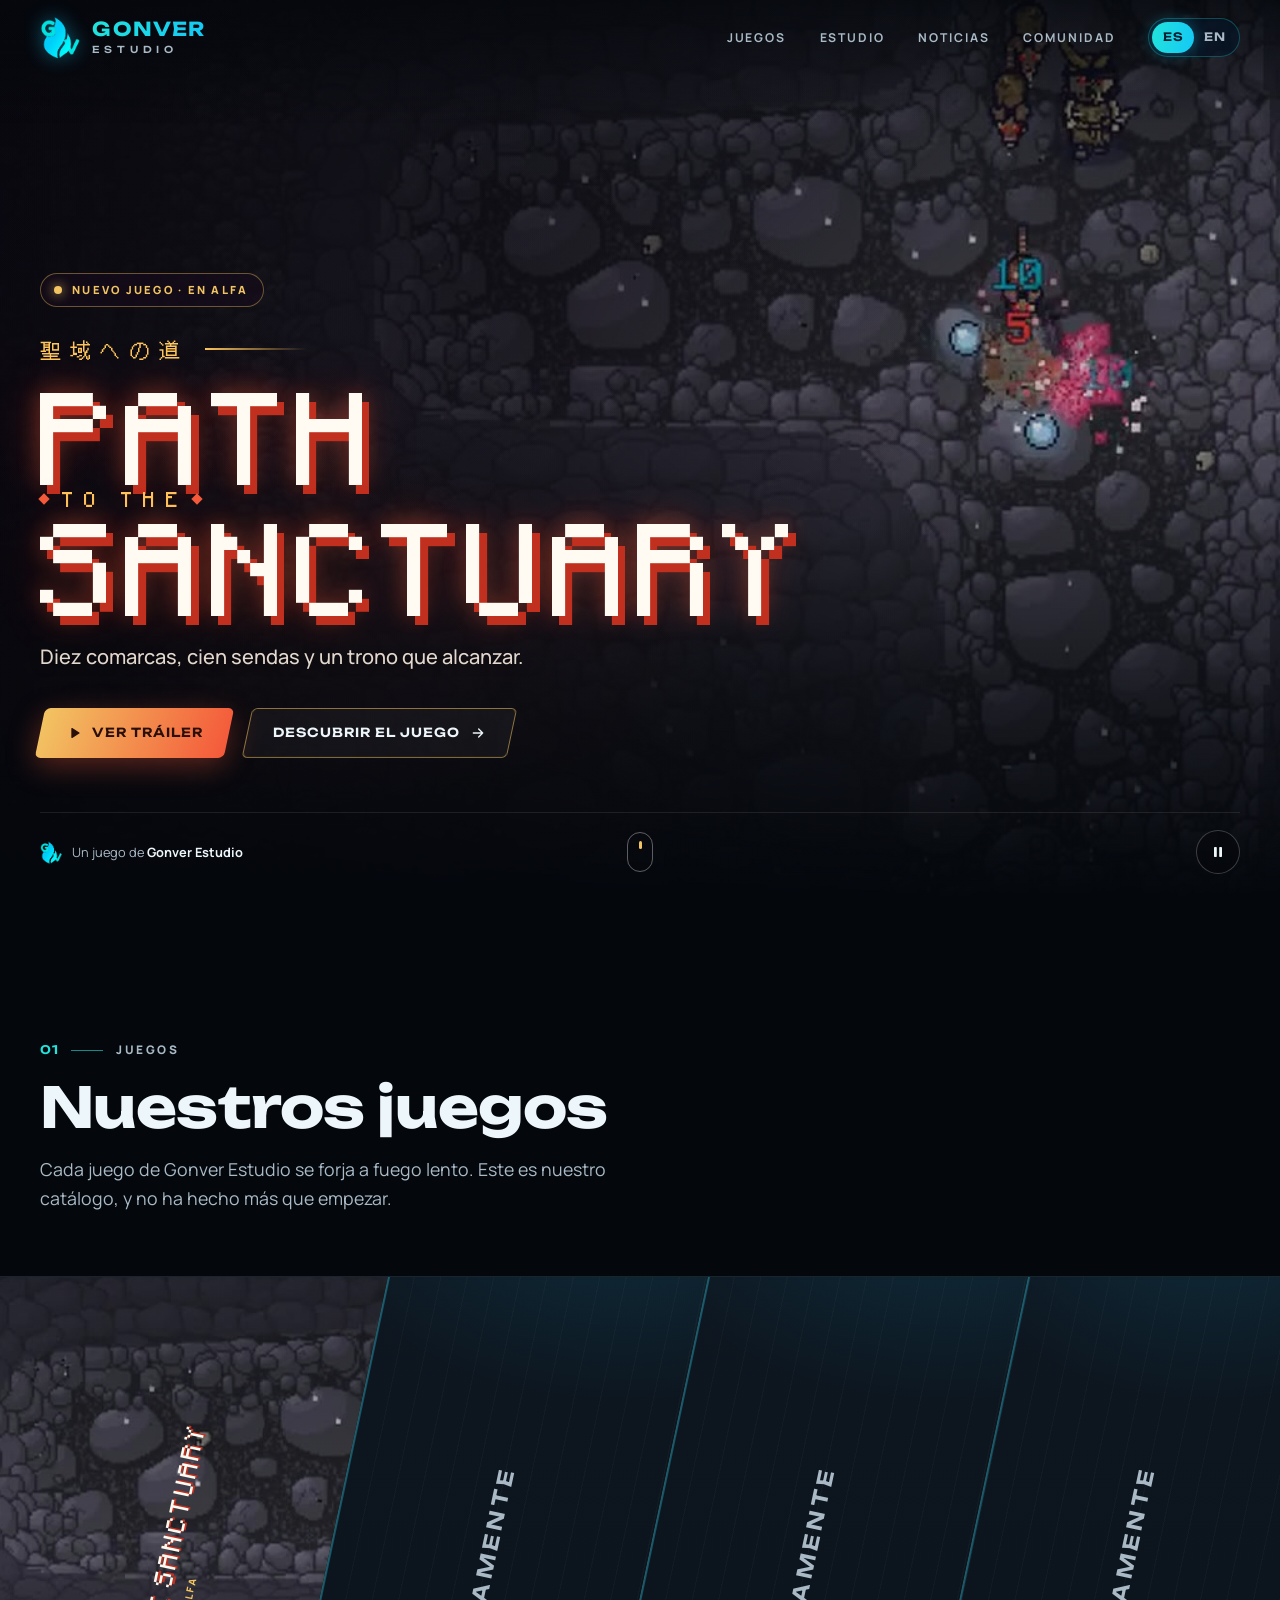
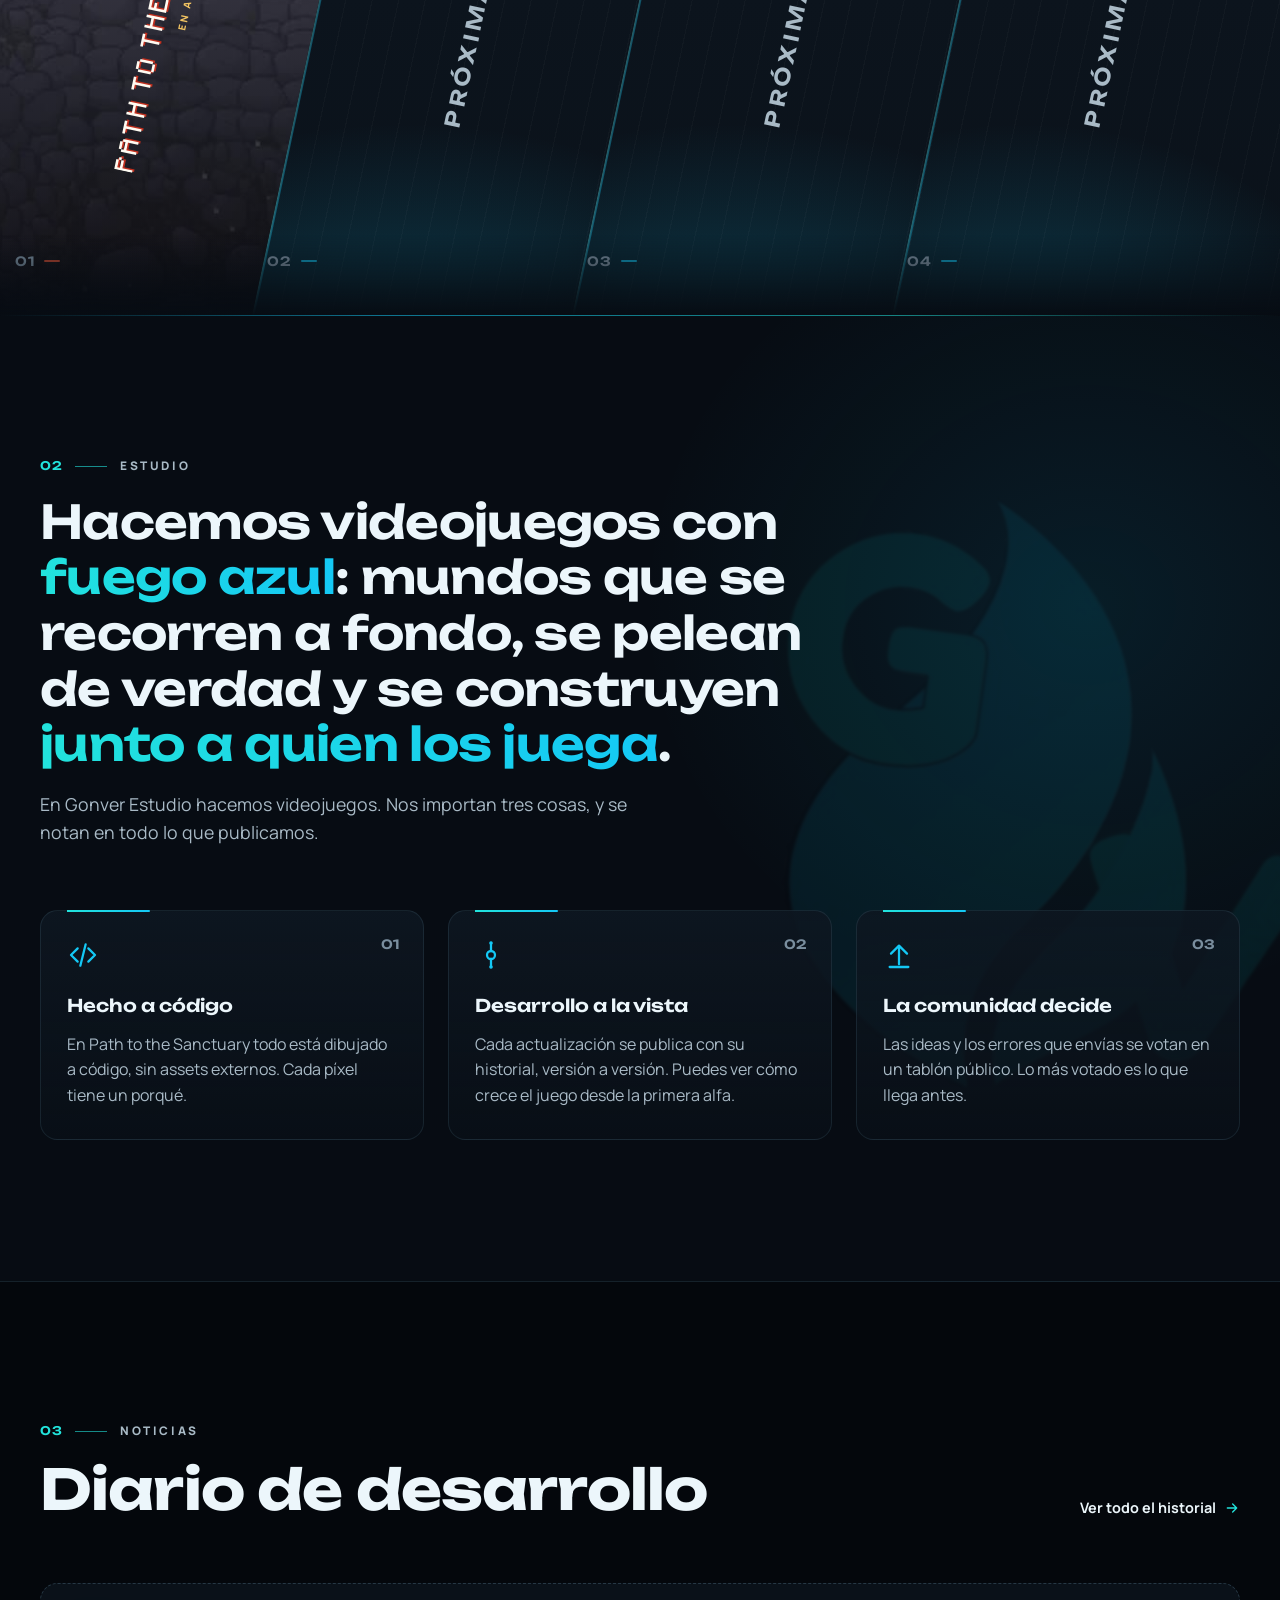
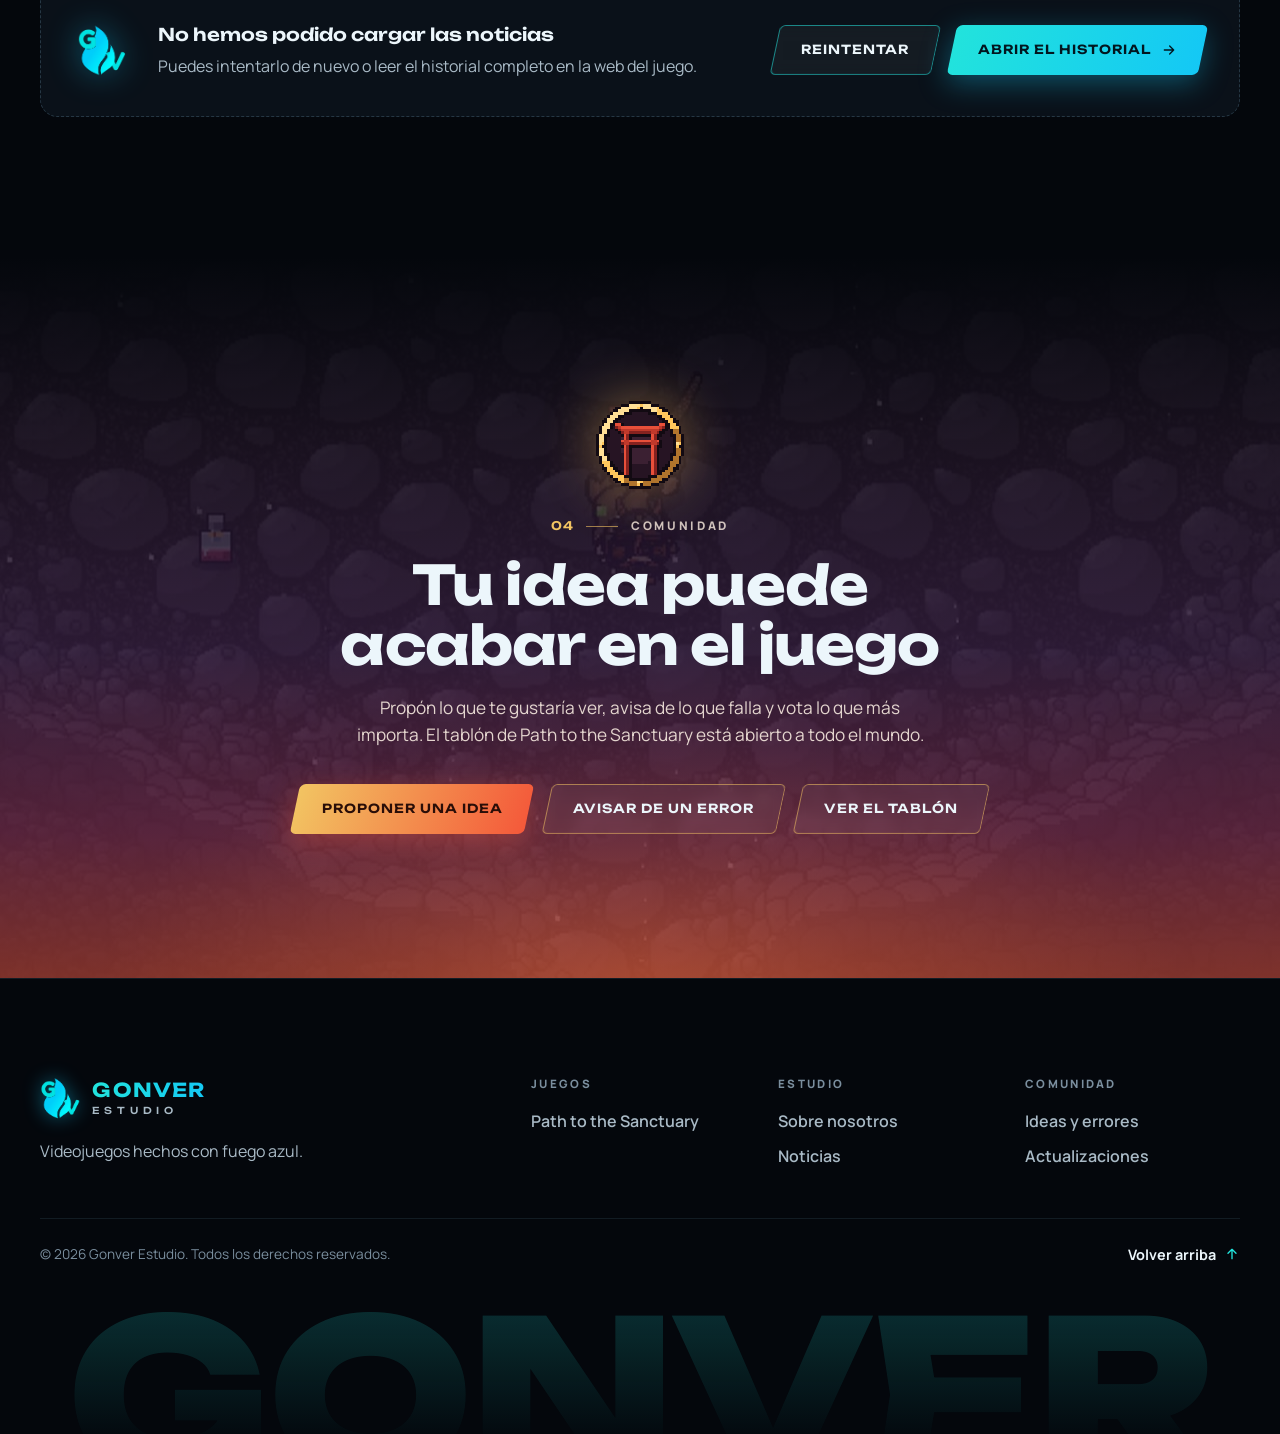
==== index.html @ cb6f625b "GE 0.0" ====
<!doctype html>
<html lang="es">
<head>
  <meta charset="utf-8">
  <meta name="viewport" content="width=device-width, initial-scale=1, viewport-fit=cover">
  <title>Gonver Estudio · Videojuegos</title>
  <meta name="description" content="Gonver Estudio crea videojuegos. Ahora en desarrollo: Path to the Sanctuary, diez comarcas, cien sendas y un trono que alcanzar.">
  <meta name="theme-color" content="#04070c">
  <link rel="canonical" href="https://gonver.studio/">

  <meta property="og:type" content="website">
  <meta property="og:site_name" content="Gonver Estudio">
  <meta property="og:title" content="Gonver Estudio">
  <meta property="og:description" content="Videojuegos hechos con fuego azul. Ahora en desarrollo: Path to the Sanctuary.">
  <meta property="og:url" content="https://gonver.studio/">
  <meta property="og:image" content="https://gonver.studio/games/path-to-the-sanctuary/assets/img/og.jpg">
  <meta name="twitter:card" content="summary_large_image">

  <link rel="icon" href="home/favicon.ico" sizes="any">
  <link rel="icon" type="image/png" href="home/assets/logo.png">
  <link rel="apple-touch-icon" href="home/assets/apple-touch-icon.png">

  <link rel="preconnect" href="https://fonts.googleapis.com">
  <link rel="preconnect" href="https://fonts.gstatic.com" crossorigin>
  <link rel="stylesheet" href="https://fonts.googleapis.com/css2?family=Manrope:wght@400;500;600;700;800&family=Unbounded:wght@500;600;700;800&display=swap">
  <!-- Solo los cinco kanji del juego, con la fuente de puntos que usa su web -->
  <link rel="stylesheet" href="https://fonts.googleapis.com/css2?family=DotGothic16&text=%E8%81%96%E5%9F%9F%E3%81%B8%E3%81%AE%E9%81%93&display=swap">
  <link rel="preload" href="games/path-to-the-sanctuary/assets/fuentes/senda_font.ttf" as="font" type="font/ttf" crossorigin>
  <link rel="stylesheet" href="home/css/styles.css">
  <script>
    document.documentElement.classList.add("js");
    // Si algún script falla, que no se quede nada escondido esperando su animación
    window.addEventListener("error", () => document.documentElement.classList.remove("js"), { once: true });
    // index.html -> /: el servidor (GitHub Pages) sirve las dos, en la barra se ve la limpia
    if (/^https?:$/.test(location.protocol) && /\.html$/.test(location.pathname)) history.replaceState(null, "", location.pathname.replace(/(index)?\.html$/, "") + location.search + location.hash);
  </script>
</head>
<body>
  <a class="skip" href="#juegos" data-i18n="skip">Saltar al contenido</a>

  <header class="site-header" data-header>
    <div class="wrap header-inner">
      <a class="brand" href="#inicio" data-i18n-label="home" aria-label="Gonver Estudio, inicio">
        <img class="brand-logo" src="home/assets/logo.png" alt="" width="437" height="501">
        <span class="brand-name"><strong>GONVER</strong><span>ESTUDIO</span></span>
      </a>

      <nav class="nav" id="menu" data-nav data-i18n-label="navLabel" aria-label="Principal">
        <ul class="nav-list">
          <li><a href="#juegos" data-i18n="navGames">Juegos</a></li>
          <li><a href="#estudio" data-i18n="navStudio">Estudio</a></li>
          <li><a href="#noticias" data-i18n="navNews">Noticias</a></li>
          <li><a href="#comunidad" data-i18n="navCommunity">Comunidad</a></li>
        </ul>
      </nav>

      <div class="header-tools">
        <div class="lang" role="group" data-i18n-label="langLabel" aria-label="Idioma">
          <div class="lang-options">
            <button class="lang-btn" type="button" data-lang="es" lang="es" aria-label="Español" aria-pressed="true">ES</button>
            <button class="lang-btn" type="button" data-lang="en" lang="en" aria-label="English" aria-pressed="false">EN</button>
          </div>
        </div>
        <button class="menu-toggle" type="button" data-menu-toggle aria-controls="menu" aria-expanded="false" data-i18n-label="menuOpen" aria-label="Abrir el menú">
          <span></span><span></span>
        </button>
      </div>
    </div>
  </header>

  <main>
    <h1 class="sr-only">Gonver Estudio</h1>

    <!-- Juego destacado -->
    <section class="hero senda" id="inicio" aria-labelledby="hero-title">
      <div class="hero-media" aria-hidden="true">
        <img class="hero-poster" src="games/path-to-the-sanctuary/assets/img/poster.jpg" alt="" width="1280" height="720" fetchpriority="high">
        <video class="hero-video" muted loop playsinline preload="none" data-src="games/path-to-the-sanctuary/assets/video/trailer.mp4"></video>
        <div class="hero-shade"></div>
      </div>

      <div class="wrap hero-content">
        <p class="eyebrow"><span class="eyebrow-dot" aria-hidden="true"></span><span data-i18n="heroEyebrow">Nuevo juego · En alfa</span></p>
        <p class="senda-kanji" lang="ja">聖域への道</p>
        <h2 class="senda-title" id="hero-title">
          <span class="senda-line">PATH</span>
          <span class="senda-link"><span>TO THE</span></span>
          <span class="senda-line">SANCTUARY</span>
        </h2>
        <p class="hero-tagline" data-i18n="sendaTagline">Diez comarcas, cien sendas y un trono que alcanzar.</p>
        <div class="hero-actions">
          <button class="btn btn-primary" type="button" data-trailer="games/path-to-the-sanctuary/assets/video/trailer.mp4">
            <svg viewBox="0 0 24 24" aria-hidden="true"><path fill="currentColor" d="M8 5.5v13a1 1 0 0 0 1.5.86l10.4-6.5a1 1 0 0 0 0-1.72L9.5 4.64A1 1 0 0 0 8 5.5z"/></svg>
            <span data-i18n="watchTrailer">Ver tráiler</span>
          </button>
          <a class="btn btn-ghost" href="games/path-to-the-sanctuary/">
            <span data-i18n="discoverGame">Descubrir el juego</span>
            <svg viewBox="0 0 24 24" aria-hidden="true" fill="none" stroke="currentColor" stroke-width="2" stroke-linecap="round" stroke-linejoin="round"><path d="M5 12h14M13 6l6 6-6 6"/></svg>
          </a>
        </div>
      </div>

      <div class="wrap hero-foot">
        <p class="hero-credit">
          <img src="home/assets/logo.png" alt="" width="437" height="501">
          <span><span data-i18n="aGameBy">Un juego de</span> <strong>Gonver Estudio</strong></span>
        </p>
        <a class="scroll-cue" href="#juegos" data-i18n-label="scrollCue" aria-label="Ir a los juegos"><span></span></a>
        <button class="round-btn" type="button" data-video-toggle data-i18n-label="videoPause" aria-label="Pausar el vídeo de fondo"></button>
      </div>
    </section>

    <!-- Juegos -->
    <section class="section" id="juegos" aria-labelledby="games-title">
      <div class="wrap">
        <header class="section-head" data-reveal>
          <p class="kicker"><span class="kicker-num">01</span><span data-i18n="navGames">Juegos</span></p>
          <h2 id="games-title" data-i18n="gamesTitle">Nuestros juegos</h2>
          <p class="section-lead" data-i18n="gamesLead">Cada juego de Gonver Estudio se forja a fuego lento. Este es nuestro catálogo, y no ha hecho más que empezar.</p>
        </header>
      </div>
      <div class="games" data-reveal>
        <div class="track" data-track></div>
      </div>
    </section>

    <!-- Estudio -->
    <section class="section studio" id="estudio" aria-labelledby="studio-title">
      <img class="studio-flame" src="home/assets/logo.png" alt="" width="437" height="501" aria-hidden="true">
      <div class="wrap">
        <header class="section-head" data-reveal>
          <p class="kicker"><span class="kicker-num">02</span><span data-i18n="navStudio">Estudio</span></p>
          <h2 class="manifesto" id="studio-title" data-i18n-html="manifesto">Hacemos videojuegos con <em>fuego azul</em>: mundos que se recorren a fondo, se pelean de verdad y se construyen <em>junto a quien los juega</em>.</h2>
          <p class="section-lead" data-i18n="studioLead">En Gonver Estudio hacemos videojuegos. Nos importan tres cosas, y se notan en todo lo que publicamos.</p>
        </header>

        <ul class="pillars">
          <li class="pillar" data-reveal>
            <span class="pillar-num">01</span>
            <svg class="pillar-icon" viewBox="0 0 24 24" aria-hidden="true" fill="none" stroke="currentColor" stroke-width="1.7" stroke-linecap="round" stroke-linejoin="round"><path d="M8 7l-5 5 5 5M16 7l5 5-5 5M14 4l-4 16"/></svg>
            <h3 data-i18n="p1Title">Hecho a código</h3>
            <p data-i18n="p1Text">En Path to the Sanctuary todo está dibujado a código, sin assets externos. Cada píxel tiene un porqué.</p>
          </li>
          <li class="pillar" data-reveal style="--d: 1">
            <span class="pillar-num">02</span>
            <svg class="pillar-icon" viewBox="0 0 24 24" aria-hidden="true" fill="none" stroke="currentColor" stroke-width="1.7" stroke-linecap="round" stroke-linejoin="round"><circle cx="12" cy="12" r="3"/><path d="M12 3v6M12 15v6"/><circle cx="12" cy="3" r=".5"/><circle cx="12" cy="21" r=".5"/></svg>
            <h3 data-i18n="p2Title">Desarrollo a la vista</h3>
            <p data-i18n="p2Text">Cada actualización se publica con su historial, versión a versión. Puedes ver cómo crece el juego desde la primera alfa.</p>
          </li>
          <li class="pillar" data-reveal style="--d: 2">
            <span class="pillar-num">03</span>
            <svg class="pillar-icon" viewBox="0 0 24 24" aria-hidden="true" fill="none" stroke="currentColor" stroke-width="1.7" stroke-linecap="round" stroke-linejoin="round"><path d="M12 19V5M6 11l6-6 6 6"/><path d="M5 21h14"/></svg>
            <h3 data-i18n="p3Title">La comunidad decide</h3>
            <p data-i18n="p3Text">Las ideas y los errores que envías se votan en un tablón público. Lo más votado es lo que llega antes.</p>
          </li>
        </ul>
      </div>
    </section>

    <!-- Noticias -->
    <section class="section" id="noticias" aria-labelledby="news-title">
      <div class="wrap">
        <header class="section-head section-head--row" data-reveal>
          <div>
            <p class="kicker"><span class="kicker-num">03</span><span data-i18n="navNews">Noticias</span></p>
            <h2 id="news-title" data-i18n="newsTitle">Diario de desarrollo</h2>
          </div>
          <a class="link-arrow" href="games/path-to-the-sanctuary/actualizaciones">
            <span data-i18n="newsAll">Ver todo el historial</span>
            <svg viewBox="0 0 24 24" aria-hidden="true" fill="none" stroke="currentColor" stroke-width="2" stroke-linecap="round" stroke-linejoin="round"><path d="M5 12h14M13 6l6 6-6 6"/></svg>
          </a>
        </header>
        <div class="news" data-news aria-live="polite"></div>
      </div>
    </section>

    <!-- Comunidad -->
    <section class="community senda" id="comunidad" aria-labelledby="community-title">
      <div class="community-bg" aria-hidden="true">
        <img src="games/path-to-the-sanctuary/assets/img/still.jpg" alt="" width="1280" height="720" loading="lazy">
      </div>
      <div class="wrap community-inner" data-reveal>
        <img class="community-icon" src="games/path-to-the-sanctuary/assets/img/icono.png" alt="" width="256" height="256" loading="lazy">
        <p class="kicker kicker--center"><span class="kicker-num">04</span><span data-i18n="navCommunity">Comunidad</span></p>
        <h2 id="community-title" data-i18n="communityTitle">Tu idea puede acabar en el juego</h2>
        <p class="community-text" data-i18n="communityText">Propón lo que te gustaría ver, avisa de lo que falla y vota lo que más importa. El tablón de Path to the Sanctuary está abierto a todo el mundo.</p>
        <div class="community-actions">
          <a class="btn btn-primary" href="games/path-to-the-sanctuary/enviar?tipo=idea"><span data-i18n="proposeIdea">Proponer una idea</span></a>
          <a class="btn btn-ghost" href="games/path-to-the-sanctuary/enviar?tipo=error"><span data-i18n="reportBug">Avisar de un error</span></a>
          <a class="btn btn-ghost" href="games/path-to-the-sanctuary/tablon"><span data-i18n="viewBoard">Ver el tablón</span></a>
        </div>
      </div>
    </section>
  </main>

  <footer class="site-footer">
    <div class="wrap">
      <div class="footer-top">
        <div class="footer-brand">
          <a class="brand" href="#inicio" data-i18n-label="home" aria-label="Gonver Estudio, inicio">
            <img class="brand-logo" src="home/assets/logo.png" alt="" width="437" height="501">
            <span class="brand-name"><strong>GONVER</strong><span>ESTUDIO</span></span>
          </a>
          <p class="footer-claim" data-i18n="footerClaim">Videojuegos hechos con fuego azul.</p>
        </div>

        <nav class="footer-cols" data-i18n-label="footerNav" aria-label="Mapa del sitio">
          <div>
            <h3 data-i18n="navGames">Juegos</h3>
            <ul>
              <li><a href="games/path-to-the-sanctuary/">Path to the Sanctuary</a></li>
            </ul>
          </div>
          <div>
            <h3 data-i18n="navStudio">Estudio</h3>
            <ul>
              <li><a href="#estudio" data-i18n="about">Sobre nosotros</a></li>
              <li><a href="#noticias" data-i18n="navNews">Noticias</a></li>
              <li data-contact hidden><a href="" data-i18n="contact">Contacto</a></li>
            </ul>
          </div>
          <div>
            <h3 data-i18n="navCommunity">Comunidad</h3>
            <ul>
              <li><a href="games/path-to-the-sanctuary/tablon" data-i18n="board">Ideas y errores</a></li>
              <li><a href="games/path-to-the-sanctuary/actualizaciones" data-i18n="updates">Actualizaciones</a></li>
            </ul>
          </div>
          <div data-socials-col hidden>
            <h3 data-i18n="follow">Síguenos</h3>
            <ul data-socials></ul>
          </div>
        </nav>
      </div>

      <div class="footer-bottom">
        <p>© <span data-year>2026</span> Gonver Estudio. <span data-i18n="rights">Todos los derechos reservados.</span></p>
        <a class="link-arrow link-arrow--up" href="#inicio">
          <span data-i18n="toTop">Volver arriba</span>
          <svg viewBox="0 0 24 24" aria-hidden="true" fill="none" stroke="currentColor" stroke-width="2" stroke-linecap="round" stroke-linejoin="round"><path d="M12 19V5M6 11l6-6 6 6"/></svg>
        </a>
      </div>
    </div>
    <p class="footer-wordmark" aria-hidden="true">GONVER</p>
  </footer>

  <p class="toast" data-toast role="status"></p>

  <dialog class="trailer" data-trailer-dialog aria-labelledby="trailer-title">
    <div class="trailer-box">
      <h2 class="sr-only" id="trailer-title" data-i18n="trailerTitle">Tráiler de Path to the Sanctuary</h2>
      <button class="round-btn trailer-close" type="button" data-close-trailer data-i18n-label="close" aria-label="Cerrar">
        <svg viewBox="0 0 24 24" aria-hidden="true" fill="none" stroke="currentColor" stroke-width="2.2" stroke-linecap="round"><path d="M6 6l12 12M18 6L6 18"/></svg>
      </button>
      <video controls playsinline preload="none"></video>
    </div>
  </dialog>

  <!-- Enlace de Steam y Supabase del juego: un solo sitio para las claves -->
  <script src="games/path-to-the-sanctuary/js/config.js"></script>
  <script src="home/js/data.js"></script>
  <script src="home/js/main.js"></script>
</body>
</html>
---- home/css/styles.css ----
/* =========================================================
   Gonver Estudio · web del estudio
   ========================================================= */

/* La fuente de puntos de Path to the Sanctuary, para el título del juego */
@font-face {
  font-family: "Senda";
  src: url("../../games/path-to-the-sanctuary/assets/fuentes/senda_font.ttf") format("truetype");
  font-weight: 100 900;
  font-style: normal;
  font-display: swap;
}

:root {
  --bg: #04070c;
  --bg-2: #070c13;
  --surface: #0a1119;
  --surface-2: #0e1721;
  --line: rgba(150, 210, 240, .1);
  --line-strong: rgba(150, 210, 240, .2);
  --ink: #ecf6fb;
  --ink-soft: #a9bac6;
  --ink-mute: #7a8e9e;

  /* Colores del logo */
  --cyan: #14c8f5;
  --aqua: #22e3dc;
  --brand-grad: linear-gradient(100deg, var(--aqua), var(--cyan));

  /* Paleta de Path to the Sanctuary */
  --senda-gold: #f2c462;
  --senda-gold-soft: #ffc65c;
  --senda-sun: #f4593a;
  --senda-red: #c1301f;
  --senda-cream: #fffbf2;
  --senda-night: #160d1c;

  /* Color de acento: cian del estudio salvo dentro de un juego */
  --accent: var(--cyan);
  --accent-2: var(--aqua);
  --on-accent: #02161f;

  --font-display: "Unbounded", "Segoe UI", system-ui, sans-serif;
  --font-body: "Manrope", "Segoe UI", system-ui, sans-serif;
  --font-pixel: "Senda", "DotGothic16", ui-monospace, monospace;
  --font-kanji: "DotGothic16", "Senda", sans-serif;

  --header-h: 76px;
  --gutter: clamp(16px, 4vw, 40px);
  --radius: 1.1rem;
  --ease: cubic-bezier(.77, 0, .18, 1);
  --ease-out: cubic-bezier(.16, 1, .3, 1);
}

.senda {
  --accent: var(--senda-sun);
  --accent-2: var(--senda-gold);
  --on-accent: #2a0e08;
}

/* ---------- Base ---------- */

*, *::before, *::after { box-sizing: border-box; }

html {
  color-scheme: dark;
  scroll-behavior: smooth;
  scroll-padding-top: var(--header-h);
  -webkit-text-size-adjust: 100%;
  background: var(--bg);
}

body {
  margin: 0;
  background: var(--bg);
  color: var(--ink);
  font-family: var(--font-body);
  font-size: 1rem;
  line-height: 1.6;
  -webkit-font-smoothing: antialiased;
  -webkit-tap-highlight-color: transparent;
  overflow-x: hidden;
  overflow-x: clip;
}

body.menu-open,
body.dialog-open { overflow: hidden; }

img, video { display: block; max-width: 100%; }
a { color: inherit; }
button { font: inherit; color: inherit; }
h1, h2, h3, p, ul, dl, dd { margin: 0; }
ul { padding: 0; list-style: none; }
[hidden] { display: none !important; }

:focus-visible { outline: 2px solid var(--aqua); outline-offset: 3px; }
::selection { background: rgba(20, 200, 245, .35); color: #fff; }

.sr-only {
  position: absolute;
  width: 1px;
  height: 1px;
  overflow: hidden;
  clip-path: inset(50%);
  white-space: nowrap;
}

.skip {
  position: fixed;
  top: -5rem;
  left: 1rem;
  z-index: 100;
  padding: .75rem 1.1rem;
  border-radius: .5rem;
  background: var(--brand-grad);
  color: var(--on-accent);
  font-weight: 800;
  text-decoration: none;
  transition: top .2s;
}

.skip:focus { top: 1rem; }

.wrap {
  width: min(1240px, 100% - 2 * var(--gutter));
  margin-inline: auto;
}

/* ---------- Botones ---------- */

/* Fondo inclinado, como las franjas de la web anterior */
.btn {
  position: relative;
  isolation: isolate;
  display: inline-flex;
  align-items: center;
  justify-content: center;
  gap: .6rem;
  min-height: 3.1rem;
  padding: .85rem 1.65rem;
  border: 0;
  background: none;
  font-family: var(--font-display);
  font-size: .78rem;
  font-weight: 600;
  letter-spacing: .08em;
  line-height: 1.1;
  text-transform: uppercase;
  text-decoration: none;
  color: var(--ink);
  cursor: pointer;
  white-space: nowrap;
}

.btn::before {
  content: "";
  position: absolute;
  inset: 0;
  z-index: -1;
  border-radius: .35rem;
  transform: skewX(-12deg);
  transition: transform .35s var(--ease-out), box-shadow .35s, background .35s;
}

.btn svg { width: 1rem; height: 1rem; flex: none; transition: transform .35s var(--ease-out); }
.btn:hover svg:last-child:not(:first-child) { transform: translateX(3px); }

.btn-primary { color: var(--on-accent); }

.btn-primary::before {
  background: linear-gradient(100deg, var(--accent-2), var(--accent));
  box-shadow: 0 .5rem 1.75rem color-mix(in srgb, var(--accent) 35%, transparent);
}

.btn-primary:hover::before {
  transform: skewX(-12deg) scale(1.05);
  box-shadow: 0 .75rem 2.5rem color-mix(in srgb, var(--accent) 55%, transparent);
}

.btn-ghost::before {
  border: 1px solid color-mix(in srgb, var(--accent-2) 55%, transparent);
  background: rgba(255, 255, 255, .04);
  backdrop-filter: blur(6px);
}

.btn-ghost:hover::before { background: color-mix(in srgb, var(--accent) 18%, transparent); }

.round-btn {
  display: grid;
  place-items: center;
  flex: none;
  width: 2.75rem;
  height: 2.75rem;
  padding: 0;
  border: 1px solid rgba(255, 255, 255, .22);
  border-radius: 50%;
  background: rgba(4, 7, 12, .5);
  backdrop-filter: blur(6px);
  cursor: pointer;
  transition: border-color .3s, background .3s, transform .3s var(--ease-out);
}

.round-btn svg { width: 1rem; height: 1rem; }

.round-btn:hover {
  border-color: var(--accent-2);
  background: color-mix(in srgb, var(--accent) 22%, rgba(4, 7, 12, .6));
  transform: scale(1.06);
}

.link-arrow {
  display: inline-flex;
  align-items: center;
  gap: .5rem;
  font-weight: 700;
  font-size: .9rem;
  color: var(--ink);
  text-decoration: none;
}

.link-arrow svg {
  width: 1rem;
  height: 1rem;
  color: var(--accent-2);
  transition: transform .35s var(--ease-out);
}

.link-arrow span {
  background: linear-gradient(currentColor, currentColor) 0 100% / 0 1px no-repeat;
  transition: background-size .35s var(--ease-out);
}

.link-arrow:hover span { background-size: 100% 1px; }
.link-arrow:hover svg { transform: translateX(4px); }
.link-arrow--up:hover svg { transform: translateY(-4px); }

/* ---------- Cabecera ---------- */

.site-header {
  position: fixed;
  inset: 0 0 auto;
  z-index: 50;
  height: var(--header-h);
  border-bottom: 1px solid transparent;
  transition: border-color .4s;
}

/* Sombra suave para leer el menú sobre el vídeo */
.site-header::before {
  content: "";
  position: absolute;
  inset: 0 0 -3rem;
  z-index: -1;
  background: linear-gradient(to bottom, rgba(4, 7, 12, .75), transparent);
  pointer-events: none;
  transition: opacity .4s;
}

/* Fondo y desenfoque en una capa aparte: si los llevara la propia cabecera,
   el panel fijo del menú móvil quedaría encerrado dentro de ella */
.site-header::after {
  content: "";
  position: absolute;
  inset: 0;
  z-index: -1;
  background: rgba(4, 7, 12, .82);
  backdrop-filter: blur(14px) saturate(1.2);
  opacity: 0;
  transition: opacity .4s;
}

.site-header.is-scrolled { border-bottom-color: var(--line); }
.site-header.is-scrolled::after { opacity: 1; }
.site-header.is-scrolled::before { opacity: 0; }

.menu-open .site-header { border-bottom-color: transparent; }
.menu-open .site-header::after { opacity: 0; }

.header-inner {
  display: flex;
  align-items: center;
  gap: 2rem;
  height: 100%;
}

.brand {
  display: flex;
  align-items: center;
  gap: .75rem;
  flex: none;
  border-radius: .75rem;
  color: inherit;
  text-decoration: none;
}

.brand-logo {
  width: auto;
  height: 2.9rem;
  filter: drop-shadow(0 0 .6rem rgba(20, 200, 245, .45));
  transition: transform .5s var(--ease-out), filter .5s;
}

.brand:hover .brand-logo {
  transform: rotate(-6deg) scale(1.06);
  filter: drop-shadow(0 0 1rem rgba(34, 227, 220, .75));
}

.brand-name {
  display: flex;
  flex-direction: column;
  font-family: var(--font-display);
  line-height: 1;
}

.brand-name strong {
  font-size: 1.2rem;
  font-weight: 700;
  letter-spacing: .06em;
  background: var(--brand-grad);
  -webkit-background-clip: text;
  background-clip: text;
  color: transparent;
}

.brand-name span {
  margin-top: .35rem;
  font-size: .6rem;
  font-weight: 500;
  letter-spacing: .5em;
  color: var(--ink-soft);
}

.nav { margin-left: auto; }

.nav-list {
  display: flex;
  gap: clamp(1.25rem, 2.6vw, 2.4rem);
}

.nav-list a {
  position: relative;
  display: block;
  padding: .5rem 0;
  font-size: .76rem;
  font-weight: 700;
  letter-spacing: .16em;
  text-transform: uppercase;
  text-decoration: none;
  color: var(--ink-soft);
  transition: color .25s;
}

.nav-list a::after {
  content: "";
  position: absolute;
  right: 0;
  bottom: .1rem;
  left: 0;
  height: 2px;
  border-radius: 2px;
  background: var(--brand-grad);
  transform: scaleX(0);
  transform-origin: left;
  transition: transform .35s var(--ease-out);
}

.nav-list a:hover,
.nav-list a.is-current { color: var(--ink); }

.nav-list a:hover::after,
.nav-list a.is-current::after { transform: scaleX(1); }

.header-tools {
  display: flex;
  align-items: center;
  gap: .75rem;
}

.lang-options {
  --idx: 0;
  position: relative;
  display: grid;
  grid-auto-flow: column;
  grid-auto-columns: 2.6rem;
  padding: .22rem;
  border: 1px solid rgba(34, 227, 220, .28);
  border-radius: 999px;
  background: rgba(7, 20, 38, .7);
}

.lang-options::before {
  content: "";
  position: absolute;
  top: .22rem;
  bottom: .22rem;
  left: .22rem;
  width: 2.6rem;
  border-radius: 999px;
  background: var(--brand-grad);
  box-shadow: 0 0 1rem rgba(20, 200, 245, .4);
  transform: translateX(calc(var(--idx) * 100%));
  transition: transform .45s var(--ease-out);
}

.lang-btn {
  position: relative;
  z-index: 1;
  height: 1.9rem;
  border: 0;
  border-radius: 999px;
  background: none;
  font-family: var(--font-display);
  font-size: .72rem;
  font-weight: 600;
  letter-spacing: .08em;
  color: var(--ink-soft);
  cursor: pointer;
  transition: color .3s;
}

.lang-btn[aria-pressed="true"] { color: #032030; }
.lang-btn:hover:not([aria-pressed="true"]) { color: var(--ink); }

.menu-toggle {
  display: none;
  position: relative;
  width: 2.75rem;
  height: 2.75rem;
  padding: 0;
  border: 1px solid var(--line-strong);
  border-radius: 50%;
  background: rgba(4, 7, 12, .5);
  cursor: pointer;
}

.menu-toggle span {
  position: absolute;
  left: 50%;
  top: 50%;
  width: 1.1rem;
  height: 2px;
  border-radius: 2px;
  background: var(--ink);
  transition: transform .4s var(--ease-out);
}

.menu-toggle span:first-child { transform: translate(-50%, calc(-50% - 4px)); }
.menu-toggle span:last-child { transform: translate(-50%, calc(-50% + 4px)); }
.menu-toggle[aria-expanded="true"] span:first-child { transform: translate(-50%, -50%) rotate(45deg); }
.menu-toggle[aria-expanded="true"] span:last-child { transform: translate(-50%, -50%) rotate(-45deg); }

/* ---------- Juego destacado ---------- */

.hero {
  position: relative;
  isolation: isolate;
  display: flex;
  flex-direction: column;
  justify-content: flex-end;
  min-height: 100vh;
  min-height: 100svh;
  padding-top: calc(var(--header-h) + 2rem);
  overflow: hidden;
}

.hero-media {
  position: absolute;
  inset: 0;
  z-index: -1;
  overflow: hidden;
  background: var(--senda-night);
}

.hero-poster,
.hero-video {
  position: absolute;
  inset: 0;
  width: 100%;
  height: 100%;
  object-fit: cover;
}

.hero-poster { animation: slow-zoom 22s ease-out both; }

@keyframes slow-zoom {
  from { transform: scale(1.12); }
}

/* Ampliado para dejar fuera del cuadro el HUD de la partida */
.hero-video {
  opacity: 0;
  transform: scale(1.32);
  transform-origin: 50% 62%;
  transition: opacity 1.2s;
}

.hero-video.is-ready { opacity: 1; }

.hero-shade {
  position: absolute;
  inset: 0;
  background:
    linear-gradient(to top, var(--bg) 0%, rgba(4, 7, 12, .7) 22%, rgba(4, 7, 12, .15) 55%, rgba(4, 7, 12, .55) 100%),
    linear-gradient(90deg, rgba(10, 6, 14, .9) 0%, rgba(10, 6, 14, .55) 42%, rgba(10, 6, 14, 0) 75%),
    radial-gradient(55% 45% at 18% 78%, rgba(244, 89, 58, .28), transparent 70%);
}

.hero-content {
  padding-bottom: clamp(2rem, 6vh, 4rem);
  animation: rise 1.1s var(--ease-out) .15s both;
}

@keyframes rise {
  from { opacity: 0; transform: translateY(24px); }
}

.eyebrow {
  display: inline-flex;
  align-items: center;
  gap: .65rem;
  margin-bottom: 1.6rem;
  padding: .45rem .95rem .45rem .8rem;
  border: 1px solid rgba(242, 196, 98, .4);
  border-radius: 999px;
  background: rgba(22, 13, 28, .6);
  backdrop-filter: blur(8px);
  font-size: .7rem;
  font-weight: 800;
  letter-spacing: .2em;
  text-transform: uppercase;
  color: var(--senda-gold);
}

.eyebrow-dot,
.status-dot {
  width: .5rem;
  height: .5rem;
  flex: none;
  border-radius: 50%;
  background: currentColor;
  box-shadow: 0 0 .7rem currentColor;
  animation: pulse 1.8s ease-in-out infinite;
}

@keyframes pulse {
  50% { opacity: .35; transform: scale(.7); }
}

.senda-kanji {
  display: flex;
  align-items: center;
  gap: 1rem;
  margin-bottom: 1rem;
  font-family: var(--font-kanji);
  font-size: clamp(1rem, 1.7vw, 1.3rem);
  letter-spacing: .42em;
  color: var(--senda-gold-soft);
}

.senda-kanji::after {
  content: "";
  width: clamp(40px, 8vw, 110px);
  height: 2px;
  background: linear-gradient(to right, var(--senda-gold-soft), transparent);
}

/* Mismo rótulo que la portada del juego: letra de puntos con sombra bermellón */
.senda-title {
  font-family: var(--font-pixel);
  font-size: clamp(2.5rem, 8.2vw, 7rem);
  font-weight: 400;
  line-height: .98;
  letter-spacing: .06em;
  color: var(--senda-cream);
  text-shadow:
    .07em .085em 0 var(--senda-red),
    0 0 .2em rgba(244, 89, 58, .38),
    0 0 .38em rgba(244, 89, 58, .24),
    0 0 .6em rgba(244, 89, 58, .16);
}

.senda-line { display: block; }

.senda-link {
  display: flex;
  align-items: center;
  gap: 14px;
  margin: .4em 0 .3em;
  font-size: clamp(.8rem, 1.3vw, 1.05rem);
  letter-spacing: .62em;
  color: var(--senda-gold-soft);
  text-shadow: none;
}

.senda-link > span { margin-right: -.62em; }

.senda-link::before,
.senda-link::after {
  content: "";
  flex: none;
  width: 8px;
  height: 8px;
  background: var(--senda-sun);
  transform: rotate(45deg);
}

.hero-tagline {
  max-width: 32em;
  margin-top: 1.6rem;
  font-size: clamp(1rem, .9rem + .45vw, 1.25rem);
  font-weight: 500;
  color: rgba(251, 238, 226, .9);
  text-shadow: 0 2px 10px rgba(0, 0, 0, .6);
}

.hero-actions {
  display: flex;
  flex-wrap: wrap;
  gap: .9rem 1.1rem;
  margin-top: 2.2rem;
}

.hero-foot {
  display: grid;
  grid-template-columns: 1fr auto 1fr;
  align-items: center;
  gap: 1rem;
  padding-block: 1.1rem 1.6rem;
  border-top: 1px solid rgba(255, 255, 255, .09);
}

.hero-credit {
  display: flex;
  align-items: center;
  gap: .6rem;
  font-size: .8rem;
  color: var(--ink-soft);
}

.hero-credit img { width: auto; height: 1.6rem; }
.hero-credit strong { color: var(--ink); }

.scroll-cue {
  display: grid;
  place-items: start center;
  width: 1.6rem;
  height: 2.5rem;
  padding-top: .45rem;
  border: 1.5px solid rgba(255, 255, 255, .35);
  border-radius: 1rem;
}

.scroll-cue span {
  width: 3px;
  height: .5rem;
  border-radius: 2px;
  background: var(--senda-gold);
  animation: wheel 1.8s ease-in-out infinite;
}

@keyframes wheel {
  0% { opacity: 0; transform: translateY(-2px); }
  30% { opacity: 1; }
  100% { opacity: 0; transform: translateY(.8rem); }
}

.hero-foot .round-btn { justify-self: end; }

/* ---------- Secciones ---------- */

.section {
  position: relative;
  padding-block: clamp(5rem, 11vw, 9rem);
}

.section-head {
  display: grid;
  gap: 1.1rem;
  max-width: 48rem;
  margin-bottom: clamp(2.5rem, 5vw, 4rem);
}

.section-head--row {
  display: flex;
  flex-wrap: wrap;
  align-items: flex-end;
  justify-content: space-between;
  gap: 1.25rem 2rem;
  max-width: none;
}

.section-head--row > div {
  display: grid;
  gap: 1.1rem;
}

.kicker {
  display: flex;
  align-items: center;
  gap: .8rem;
  font-size: .74rem;
  font-weight: 800;
  letter-spacing: .22em;
  text-transform: uppercase;
  color: var(--ink-soft);
}

.kicker-num {
  font-family: var(--font-display);
  font-weight: 600;
  letter-spacing: .06em;
  color: var(--accent-2);
}

.kicker-num::after {
  content: "";
  display: inline-block;
  width: 2rem;
  height: 1px;
  margin-left: .8rem;
  vertical-align: middle;
  background: currentColor;
  opacity: .6;
}

.kicker--center { justify-content: center; }

.section h2 {
  font-family: var(--font-display);
  font-size: clamp(1.9rem, 1.2rem + 3vw, 3.5rem);
  font-weight: 700;
  line-height: 1.08;
  letter-spacing: -.015em;
  text-wrap: balance;
}

.section-lead {
  max-width: 38rem;
  font-size: clamp(1rem, .95rem + .2vw, 1.12rem);
  color: var(--ink-soft);
}

/* Aparición al entrar en pantalla (solo con JavaScript) */
.js [data-reveal] {
  opacity: 0;
  translate: 0 28px;
  transition: opacity .9s var(--ease-out), translate .9s var(--ease-out);
  transition-delay: calc(var(--d, 0) * 110ms);
}

.js [data-reveal].is-visible {
  opacity: 1;
  translate: 0 0;
}

/* ---------- Juegos: franjas diagonales ---------- */

/* A todo el ancho y pegadas a la sección Estudio, sin hueco ni línea entre medias */
.games {
  --track-h: clamp(26rem, 72vh, 40rem);
  /* Inclinación de las franjas, la misma que la de los botones: tan(12°) × alto */
  --slant: calc(var(--track-h) * .2126);
  /* Ancho visible de cada franja plegada mientras otra está abierta */
  --band-min: 3.5rem;
  position: relative;
  height: var(--track-h);
  overflow: hidden;
  overflow: clip;
  container-type: inline-size;
  border-top: 1px solid var(--line);
  background: var(--surface);
}

#juegos { padding-bottom: 0; }
#juegos + .studio { border-top: 0; }

/* Paso suave a la sección Estudio: las franjas se funden con su fondo
   y una línea fina de la marca, que se apaga en los extremos, marca el corte */
.games::after {
  content: "";
  position: absolute;
  inset: auto 0 0;
  z-index: 9;
  height: clamp(3.5rem, 9vh, 5.5rem);
  background:
    linear-gradient(90deg, transparent, color-mix(in srgb, var(--cyan) 55%, transparent) 30%, color-mix(in srgb, var(--aqua) 55%, transparent) 70%, transparent) bottom / 100% 1px no-repeat,
    linear-gradient(to bottom, transparent, color-mix(in srgb, var(--bg-2) 75%, transparent) 70%, var(--bg-2));
  pointer-events: none;
}

.track {
  --track-w: 100cqw;
  display: flex;
  width: 100%;
  height: 100%;
}

/*
  Cada franja es un paralelogramo recortado con clip-path y solapado con la siguiente
  (margen negativo = --slant). Los extremos tienen el lado exterior recto. Los anchos
  están calculados para que, abiertas o cerradas, sumen siempre el ancho de la sección.
*/
.stripe {
  /* Distancia del borde inclinado para los degradados a 102deg: slant × cos(12°) */
  --edge: calc(var(--slant) * .9781);
  position: relative;
  flex: none;
  width: calc(100% / var(--n) + var(--slant));
  height: 100%;
  margin-right: calc(-1 * var(--slant));
  overflow: hidden;
  overflow: clip;
  isolation: isolate;
  clip-path: polygon(var(--slant) 0, 100% 0, calc(100% - var(--slant)) 100%, 0 100%);
  transition: width .85s var(--ease);
}

/* Entran escalonadas cuando la sección aparece en pantalla */
.games.is-visible .stripe {
  animation: stripe-in 1.1s var(--ease-out) both;
  animation-delay: calc(120ms + var(--i) * 80ms);
}

.stripe:first-child,
.stripe:last-child { width: calc(100% / var(--n) + var(--slant) / 2); }

.stripe:first-child { clip-path: polygon(0 0, 100% 0, calc(100% - var(--slant)) 100%, 0 100%); }

.stripe:last-child {
  margin-right: 0;
  clip-path: polygon(var(--slant) 0, 100% 0, 100% 100%, 0 100%);
}

.stripe:only-child {
  width: 100%;
  clip-path: none;
}

.track.has-active .stripe { width: calc(var(--slant) + var(--band-min)); }
.track.has-active .stripe.is-active { width: calc(100% - (var(--n) - 1) * var(--band-min)); }

@keyframes stripe-in {
  from { opacity: 0; transform: translateY(14%); }
}

/* Filo de luz sobre el borde inclinado, con el color de cada franja */
.stripe::before,
.stripe::after {
  content: "";
  position: absolute;
  inset: 0;
  z-index: 5;
  pointer-events: none;
  transition: opacity .45s;
}

.stripe::before {
  background:
    linear-gradient(102deg,
      transparent var(--edge),
      color-mix(in srgb, var(--accent-2) 45%, transparent) var(--edge),
      transparent calc(var(--edge) + 1.25rem)),
    linear-gradient(102deg,
      transparent var(--edge),
      color-mix(in srgb, var(--accent) 26%, transparent) var(--edge),
      transparent calc(var(--edge) + 5rem));
  opacity: 0;
}

.stripe::after {
  background: linear-gradient(102deg,
    transparent calc(var(--edge) - 1px),
    color-mix(in srgb, var(--accent-2) 70%, #fff) var(--edge),
    var(--accent) calc(var(--edge) + 1.5px),
    transparent calc(var(--edge) + 2.5px));
  opacity: .35;
}

.stripe:first-child::before,
.stripe:first-child::after { display: none; }

.stripe.is-active::before,
.stripe.is-active::after,
.stripe.is-active + .stripe::after { opacity: 1; }

.stripe-bg {
  position: absolute;
  inset: 0;
  z-index: 0;
  background:
    radial-gradient(90% 40% at 80% -6%, color-mix(in srgb, var(--accent) 12%, transparent), transparent 70%),
    linear-gradient(180deg, var(--surface-2), var(--surface));
  transform: scale(1.08);
  transition: transform 1.2s var(--ease-out), filter .6s;
}

/* Brillo inferior que "respira", desfasado en cada franja */
.stripe-bg::before {
  content: "";
  position: absolute;
  inset: 0;
  z-index: 1;
  background: radial-gradient(120% 55% at 35% 108%, color-mix(in srgb, var(--accent) 28%, transparent), transparent 72%);
  animation: breathe 5s ease-in-out infinite alternate;
  animation-delay: calc(var(--i) * -.8s);
}

.stripe-bg::after {
  content: "";
  position: absolute;
  inset: 0;
  z-index: 1;
  background: repeating-linear-gradient(102deg, rgba(255, 255, 255, .025) 0 1px, transparent 1px 1.5rem);
}

.stripe-bg.has-cover { background: var(--bg) center / cover no-repeat; }
.stripe-bg.has-cover::before { opacity: .35; animation: none; }

.stripe-bg.has-cover::after {
  background: linear-gradient(to top, rgba(4, 7, 12, .85), rgba(4, 7, 12, .15) 55%, rgba(4, 7, 12, .45));
}

/* Tráiler sin sonido de fondo con la franja abierta, ampliado para tapar el HUD */
.stripe-bg video {
  position: absolute;
  inset: 0;
  width: 100%;
  height: 100%;
  object-fit: cover;
  opacity: 0;
  transform: scale(1.32);
  transform-origin: 50% 62%;
  transition: opacity .8s;
}

.stripe-bg video.is-playing { opacity: 1; }

@keyframes breathe {
  from { opacity: .6; }
  to { opacity: 1; }
}

.stripe.is-active .stripe-bg {
  transform: scale(1);
  filter: brightness(1.1);
}

.track.has-active .stripe:not(.is-active) .stripe-bg { filter: brightness(.55) saturate(.75); }

.stripe-shade {
  position: absolute;
  inset: 0;
  z-index: 1;
  pointer-events: none;
  background:
    linear-gradient(to top, rgba(4, 7, 12, .9) 0%, rgba(4, 7, 12, .5) 40%, transparent 72%),
    linear-gradient(to right, rgba(4, 7, 12, .5), transparent 60%);
  opacity: 0;
  transition: opacity .6s;
}

.stripe.is-active .stripe-shade { opacity: 1; }

/* Cara plegada: número y título girado a lo largo de la franja */
.stripe-face {
  position: absolute;
  inset: 0;
  z-index: 3;
  pointer-events: none;
  transition: opacity .5s .35s;
}

.stripe.is-active .stripe-face {
  opacity: 0;
  transition: opacity .25s;
}

.stripe-num {
  position: absolute;
  left: clamp(.9rem, 1.2vw, 1.35rem);
  bottom: clamp(2.25rem, 5vh, 3rem);
  display: flex;
  align-items: center;
  gap: .55rem;
  font-family: var(--font-display);
  font-size: .8rem;
  font-weight: 600;
  letter-spacing: .06em;
  color: var(--ink-mute);
  transition: color .4s;
}

.stripe-num::after {
  content: "";
  width: 1rem;
  height: 2px;
  border-radius: 2px;
  background: var(--accent);
  opacity: .7;
  transition: width .5s var(--ease-out);
}

.stripe-label {
  position: absolute;
  left: 50%;
  top: 50%;
  display: flex;
  flex-direction: column;
  align-items: center;
  max-width: calc(var(--track-h) * .74);
  padding: .5em;
  white-space: nowrap;
  transform: translate(-50%, -50%) rotate(-78deg);
  transition: opacity .4s, transform .7s var(--ease);
}

.stripe:first-child .stripe-label { left: calc(50% - var(--slant) / 4); }
.stripe:last-child .stripe-label { left: calc(50% + var(--slant) / 4); }
.stripe:only-child .stripe-label { left: 50%; }

.stripe-title {
  max-width: 100%;
  overflow: hidden;
  text-overflow: ellipsis;
  font-family: var(--font-display);
  font-size: clamp(.9rem, 1.8vh + .4rem, 1.3rem);
  font-weight: 600;
  letter-spacing: .2em;
  text-transform: uppercase;
  color: var(--ink-soft);
  transition: color .4s, letter-spacing .6s var(--ease-out);
}

.stripe-title.is-pixel {
  font-family: var(--font-pixel);
  font-weight: 400;
  letter-spacing: .12em;
  color: var(--senda-cream);
  text-shadow: .07em .085em 0 var(--senda-red);
}

.stripe-status {
  position: absolute;
  top: 100%;
  left: 50%;
  translate: -50% -.35em;
  font-size: .62rem;
  font-weight: 800;
  letter-spacing: .24em;
  text-transform: uppercase;
  color: var(--accent-2);
  transition: opacity .3s;
}

.track.has-active .stripe:not(.is-active) .stripe-label {
  opacity: .55;
  transform: translate(-50%, -50%) rotate(-78deg) scale(.82);
}

.track.has-active .stripe:not(.is-active) .stripe-status { opacity: 0; }
.track.has-active .stripe:not(.is-active) .stripe-num::after { width: 0; opacity: 0; }

/* Zona de clic: toda la franja */
.stripe-hit {
  position: absolute;
  inset: 0;
  z-index: 4;
  width: 100%;
  height: 100%;
  padding: 0;
  border: 0;
  background: none;
  cursor: pointer;
}

.stripe-hit:focus { outline: none; }

.stripe:has(.stripe-hit:focus-visible)::before,
.stripe:has(.stripe-hit:focus-visible)::after { opacity: 1; }
.stripe:has(.stripe-hit:focus-visible) .stripe-bg { filter: brightness(1.3); }
.stripe:has(.stripe-hit:focus-visible) .stripe-title { color: var(--accent); }

/* Decoración del estado abierto */
.stripe-bignum {
  position: absolute;
  right: calc(var(--slant) + 3%);
  bottom: -.2em;
  z-index: 1;
  font-family: var(--font-display);
  font-size: clamp(7rem, 34vh, 22rem);
  font-weight: 700;
  line-height: 1;
  color: transparent;
  -webkit-text-stroke: 1px color-mix(in srgb, var(--accent-2) 45%, transparent);
  pointer-events: none;
  transform: skewX(-12deg);
  transform-origin: 100% 100%;
  translate: 0 .2em;
  opacity: 0;
  transition: opacity .3s, translate .9s var(--ease-out);
}

.stripe.is-active .stripe-bignum {
  translate: 0 0;
  opacity: .55;
  transition-delay: .35s;
}

.stripe-art {
  position: absolute;
  top: 9%;
  right: calc(var(--slant) * .6 + 4%);
  z-index: 2;
  width: auto;
  height: 46%;
  pointer-events: none;
  filter: drop-shadow(0 0 2rem rgba(20, 200, 245, .45));
  transform: scale(.85) rotate(-4deg);
  opacity: 0;
  transition: opacity .4s, transform 1s var(--ease-out);
}

.stripe.is-active .stripe-art {
  transform: none;
  opacity: 1;
  transition-delay: .4s;
  animation: float 6s ease-in-out 1.2s infinite;
}

@keyframes float {
  50% { translate: 0 -.9rem; }
}

/*
  Panel de información. El panel se inclina como la franja y cada hijo se endereza:
  así las filas quedan escalonadas en paralelo al borde inclinado.
*/
.stripe-panel {
  position: absolute;
  left: clamp(1.25rem, 3vw, 3rem);
  bottom: clamp(3rem, 8vh, 4.5rem);
  z-index: 6;
  display: flex;
  flex-direction: column;
  align-items: flex-start;
  gap: clamp(.6rem, 1.8vh, 1.1rem);
  width: max(15rem, min(36rem, calc(var(--track-w) - (var(--n) - 1) * var(--band-min) - var(--slant) - 6rem)));
  transform: skewX(-12deg);
  transform-origin: 0 100%;
  translate: 0 1.5rem;
  opacity: 0;
  visibility: hidden;
  transition: opacity .2s, translate .4s var(--ease-out), visibility 0s .2s;
}

.stripe-panel > * {
  transform: skewX(12deg);
  transform-origin: 0 100%;
}

.stripe.is-active .stripe-panel {
  translate: 0 0;
  opacity: 1;
  visibility: visible;
  transition: opacity .5s .45s, translate .9s .4s var(--ease-out), visibility 0s .4s;
}

.panel-tag {
  display: flex;
  align-items: center;
  gap: .65rem;
  font-size: .7rem;
  font-weight: 800;
  letter-spacing: .2em;
  text-transform: uppercase;
  color: var(--accent-2);
}

.panel-tag::before {
  content: "";
  width: 2rem;
  height: 1px;
  background: currentColor;
  opacity: .6;
}

.panel-kanji {
  margin-bottom: -.4rem;
  font-family: var(--font-kanji);
  font-size: 1rem;
  letter-spacing: .4em;
  color: var(--senda-gold-soft);
}

.panel-title {
  font-family: var(--font-display);
  font-size: clamp(1.6rem, 1rem + 2.6vh, 2.8rem);
  font-weight: 700;
  line-height: 1.08;
  letter-spacing: -.015em;
  text-wrap: balance;
}

.panel-title.is-pixel {
  font-family: var(--font-pixel);
  font-weight: 400;
  letter-spacing: .05em;
  text-transform: uppercase;
  background: none;
  color: var(--senda-cream);
  text-shadow: .07em .085em 0 var(--senda-red);
  filter: none;
}

.panel-desc {
  max-width: 34rem;
  font-size: clamp(.92rem, .8rem + .45vh, 1.05rem);
  line-height: 1.6;
  color: var(--ink-soft);
  display: -webkit-box;
  -webkit-box-orient: vertical;
  -webkit-line-clamp: 4;
  overflow: hidden;
}

.panel-platforms {
  display: flex;
  flex-wrap: wrap;
  gap: .45rem;
}

.panel-platforms li {
  padding: .3rem .75rem;
  border: 1px solid rgba(255, 255, 255, .16);
  border-radius: 999px;
  background: rgba(255, 255, 255, .05);
  font-size: .75rem;
  font-weight: 700;
  letter-spacing: .08em;
}

.panel-actions {
  display: flex;
  flex-wrap: wrap;
  gap: .75rem 1rem;
  margin-top: .35rem;
}

.panel-soon {
  display: inline-flex;
  align-items: center;
  gap: .6rem;
  padding: .6rem 1.1rem;
  border: 1px dashed color-mix(in srgb, var(--accent) 55%, transparent);
  border-radius: 999px;
  font-family: var(--font-display);
  font-size: .78rem;
  font-weight: 600;
  letter-spacing: .14em;
  text-transform: uppercase;
  color: var(--accent);
}

.panel-soon::before {
  content: "";
  width: .5rem;
  height: .5rem;
  border-radius: 50%;
  background: currentColor;
  box-shadow: 0 0 .75rem currentColor;
  animation: pulse 1.8s ease-in-out infinite;
}

/* Mismo botón redondo que el de pausa del vídeo */
.stripe-close {
  position: absolute;
  top: clamp(.9rem, 2.5vh, 1.5rem);
  right: calc(var(--slant) * .1 + clamp(.9rem, 2vw, 1.75rem));
  z-index: 7;
  display: grid;
  place-items: center;
  width: 2.75rem;
  height: 2.75rem;
  padding: 0;
  border: 1px solid rgba(255, 255, 255, .22);
  border-radius: 50%;
  background: rgba(4, 7, 12, .5);
  backdrop-filter: blur(6px);
  cursor: pointer;
  transform: scale(.6) rotate(-90deg);
  opacity: 0;
  visibility: hidden;
  transition: opacity .2s, transform .4s var(--ease-out), visibility 0s .2s, border-color .3s, background .3s;
}

.stripe.is-active .stripe-close {
  transform: none;
  opacity: 1;
  visibility: visible;
  transition: opacity .4s .5s, transform .6s .5s var(--ease-out), visibility 0s .5s, border-color .3s, background .3s;
}

.stripe-close svg {
  width: 1.1rem;
  height: 1.1rem;
  transition: transform .4s var(--ease-out);
}

.stripe-close:hover {
  border-color: var(--accent-2);
  background: color-mix(in srgb, var(--accent) 22%, rgba(4, 7, 12, .6));
}

.stripe-close:hover svg { transform: rotate(90deg); }

@media (hover: hover) {
  .stripe:hover::after,
  .stripe:hover + .stripe::after,
  .stripe:not(.is-active):hover::before { opacity: 1; }

  .stripe:not(.is-active):hover .stripe-bg {
    transform: scale(1.04);
    filter: brightness(1.3) saturate(1.15);
  }

  .track.has-active .stripe:not(.is-active):hover .stripe-bg { filter: brightness(.9); }
  .track.has-active .stripe:not(.is-active):hover .stripe-label { opacity: 1; }

  .stripe:not(.is-active):hover .stripe-title { color: var(--ink); letter-spacing: .26em; }
  .stripe:not(.is-active):hover .stripe-title.is-pixel { color: var(--senda-cream); letter-spacing: .18em; }
  .stripe:not(.is-active):hover .stripe-num { color: var(--ink); }
  .track:not(.has-active) .stripe:hover .stripe-num::after { width: 2.25rem; }
}

.is-resizing .stripe,
.is-resizing .stripe * { transition: none !important; }

/* Pantallas bajas o estrechas en horizontal */
@media (min-aspect-ratio: 1001/1000) and (max-width: 1000px) {
  .games { --band-min: 2.6rem; }
}

@media (min-aspect-ratio: 1001/1000) and (max-height: 620px) {
  .panel-desc { -webkit-line-clamp: 2; }
  .panel-platforms { display: none; }
  .stripe-art { height: 40%; }
}

/* Móvil / vertical: bandas horizontales apiladas */
@media (max-aspect-ratio: 1/1) {
  .games {
    --track-h: max(30rem, calc(100svh - var(--header-h) - 4rem));
    /* Desplazamiento vertical de cada banda: 12 % del ancho (≈ 6,84°) */
    --slant: calc(100vw * .12);
    --band-min: 2.75rem;
  }

  .track { flex-direction: column; }

  .stripe {
    /* slant × cos(6,84°) para los degradados a 173.16deg */
    --edge: calc(var(--slant) * .9929);
    width: 100%;
    height: calc(100% / var(--n) + var(--slant));
    margin: 0 0 calc(-1 * var(--slant));
    clip-path: polygon(0 var(--slant), 100% 0, 100% calc(100% - var(--slant)), 0 100%);
    transition: height .85s var(--ease);
  }

  .stripe:first-child,
  .stripe:last-child {
    width: 100%;
    height: calc(100% / var(--n) + var(--slant) / 2);
  }

  .stripe:first-child { clip-path: polygon(0 0, 100% 0, 100% calc(100% - var(--slant)), 0 100%); }

  .stripe:last-child {
    margin-bottom: 0;
    clip-path: polygon(0 var(--slant), 100% 0, 100% 100%, 0 100%);
  }

  .stripe:only-child {
    height: 100%;
    clip-path: none;
  }

  .track.has-active .stripe {
    width: 100%;
    height: calc(var(--slant) + var(--band-min));
  }

  .track.has-active .stripe.is-active {
    width: 100%;
    height: calc(100% - (var(--n) - 1) * var(--band-min));
  }

  @keyframes stripe-in {
    from { opacity: 0; transform: translateX(-12%); }
  }

  .stripe::before {
    background:
      linear-gradient(173.16deg,
        transparent var(--edge),
        color-mix(in srgb, var(--accent-2) 45%, transparent) var(--edge),
        transparent calc(var(--edge) + 1rem)),
      linear-gradient(173.16deg,
        transparent var(--edge),
        color-mix(in srgb, var(--accent) 34%, transparent) var(--edge),
        transparent calc(var(--edge) + 4rem));
  }

  .stripe::after {
    background: linear-gradient(173.16deg,
      transparent calc(var(--edge) - 1px),
      color-mix(in srgb, var(--accent-2) 70%, #fff) var(--edge),
      var(--accent) calc(var(--edge) + 1.5px),
      transparent calc(var(--edge) + 2.5px));
  }

  .stripe-bg::before {
    background: radial-gradient(70% 120% at -5% 60%, color-mix(in srgb, var(--accent) 26%, transparent), transparent 72%);
  }

  .stripe-bg::after {
    background: repeating-linear-gradient(173.16deg, rgba(255, 255, 255, .025) 0 1px, transparent 1px 1.25rem);
  }

  .stripe-bg.has-cover::after {
    background: linear-gradient(to top, rgba(4, 7, 12, .85), rgba(4, 7, 12, .15) 55%, rgba(4, 7, 12, .45));
  }

  .stripe-num {
    left: auto;
    right: 1.1rem;
    top: .7rem;
    bottom: auto;
    flex-direction: row-reverse;
  }

  .stripe-label,
  .stripe:first-child .stripe-label,
  .stripe:last-child .stripe-label {
    left: 1.25rem;
    top: calc(50% + var(--slant) / 2);
    align-items: flex-start;
    max-width: 72vw;
    padding: .4em 0;
    transform: translateY(-50%) rotate(-6.84deg);
    transform-origin: 0 50%;
  }

  .stripe:first-child .stripe-label { top: 50%; }

  .stripe-title {
    font-size: clamp(.85rem, 3.4vw + .1rem, 1.15rem);
    letter-spacing: .16em;
  }

  .stripe-status {
    left: 0;
    translate: 0 -.25em;
  }

  .track.has-active .stripe:not(.is-active) .stripe-label {
    transform: translateY(-50%) rotate(-6.84deg) scale(.9);
  }

  .stripe-bignum {
    left: 1rem;
    right: auto;
    top: calc(var(--slant) + .1rem);
    bottom: auto;
    font-size: 24vw;
    transform-origin: 0 0;
    translate: 0 -.2em;
  }

  .stripe-art {
    top: 16%;
    right: -6%;
    height: 58%;
  }

  .stripe.is-active .stripe-art { opacity: .3; }

  .stripe-panel {
    left: 1.25rem;
    right: 1.25rem;
    bottom: calc(var(--slant) + 1rem);
    width: auto;
    transform: none;
  }

  .stripe-panel > * { transform: none; }
  .stripe:last-child .stripe-panel { bottom: 3.5rem; }

  .panel-title { font-size: clamp(1.5rem, 6.5vw, 2.3rem); }
  .panel-desc { -webkit-line-clamp: 3; }
  /* En vertical la banda abierta es más baja: fuera lo accesorio */
  .panel-kanji,
  .panel-platforms { display: none; }
  .panel-actions .btn { flex: 1 1 auto; }

  .stripe-close {
    top: .9rem;
    right: 1rem;
  }
}

/* ---------- Estudio ---------- */

.studio {
  overflow: hidden;
  background:
    radial-gradient(50% 60% at 85% 30%, rgba(20, 200, 245, .09), transparent 70%),
    var(--bg-2);
  border-block: 1px solid var(--line);
}

.studio-flame {
  position: absolute;
  top: 50%;
  right: -4%;
  width: auto;
  height: min(42rem, 90%);
  opacity: .07;
  filter: blur(1px);
  transform: translateY(-50%) rotate(8deg);
  pointer-events: none;
}

.studio .section-head { max-width: 58rem; }

.section .manifesto {
  font-size: clamp(1.55rem, 1rem + 2.4vw, 2.9rem);
  font-weight: 600;
  line-height: 1.2;
}

.manifesto em {
  font-style: normal;
  background: var(--brand-grad);
  -webkit-background-clip: text;
  background-clip: text;
  color: transparent;
}

.pillars {
  position: relative;
  display: grid;
  grid-template-columns: repeat(3, minmax(0, 1fr));
  gap: clamp(1rem, 2vw, 1.5rem);
}

.pillar {
  position: relative;
  display: grid;
  align-content: start;
  gap: .8rem;
  padding: 1.75rem 1.6rem 1.9rem;
  border: 1px solid var(--line);
  border-radius: var(--radius);
  background: linear-gradient(180deg, rgba(14, 23, 33, .9), rgba(10, 17, 25, .6));
  transition: border-color .4s, translate .4s var(--ease-out);
}

.pillar::before {
  content: "";
  position: absolute;
  top: -1px;
  left: 1.6rem;
  right: 1.6rem;
  height: 2px;
  background: var(--brand-grad);
  transform: scaleX(.25);
  transform-origin: left;
  transition: transform .6s var(--ease-out);
}

.pillar:hover { border-color: var(--line-strong); }
.pillar:hover::before { transform: scaleX(1); }

.pillar-num {
  position: absolute;
  top: 1.4rem;
  right: 1.5rem;
  font-family: var(--font-display);
  font-size: .8rem;
  font-weight: 600;
  color: var(--ink-mute);
}

.pillar-icon {
  width: 2rem;
  height: 2rem;
  color: var(--cyan);
}

.pillar h3 {
  margin-top: .4rem;
  font-family: var(--font-display);
  font-size: 1.1rem;
  font-weight: 600;
}

.pillar p { color: var(--ink-soft); }

/* ---------- Noticias ---------- */

.news {
  display: grid;
  grid-template-columns: repeat(3, minmax(0, 1fr));
  gap: clamp(1rem, 2vw, 1.5rem);
}

.news-card {
  display: flex;
  flex-direction: column;
  overflow: hidden;
  border: 1px solid var(--line);
  border-radius: var(--radius);
  background: var(--surface);
  text-decoration: none;
  transition: border-color .4s, translate .5s var(--ease-out), box-shadow .4s;
}

.news-card:not(.is-skeleton):hover {
  border-color: rgba(20, 200, 245, .35);
  translate: 0 -4px;
  box-shadow: 0 1.5rem 3rem -1.5rem rgba(20, 200, 245, .35);
}

.news-media {
  position: relative;
  aspect-ratio: 16 / 9;
  overflow: hidden;
  background: var(--surface-2);
}

.news-media img {
  width: 100%;
  height: 100%;
  object-fit: cover;
  transition: transform 1.2s var(--ease-out);
}

.news-card:hover .news-media img { transform: scale(1.05); }

.news-badge {
  position: absolute;
  top: .85rem;
  left: .85rem;
  padding: .35rem .7rem;
  border-radius: 999px;
  background: var(--brand-grad);
  font-size: .66rem;
  font-weight: 800;
  letter-spacing: .16em;
  text-transform: uppercase;
  color: var(--on-accent);
}

.news-badge.is-milestone {
  background: linear-gradient(100deg, var(--senda-gold), var(--senda-sun));
  color: #2a0e08;
}

.news-body {
  display: flex;
  flex: 1;
  flex-direction: column;
  gap: .7rem;
  padding: 1.35rem 1.4rem 1.5rem;
}

.news-meta {
  display: flex;
  flex-wrap: wrap;
  gap: .3rem .9rem;
  font-size: .72rem;
  font-weight: 700;
  letter-spacing: .08em;
  text-transform: uppercase;
  color: var(--ink-mute);
}

.news-meta > :first-child { color: var(--cyan); }

.section .news-title {
  font-family: var(--font-display);
  font-size: 1.1rem;
  font-weight: 600;
  line-height: 1.3;
}

.news-excerpt {
  display: -webkit-box;
  -webkit-box-orient: vertical;
  -webkit-line-clamp: 3;
  overflow: hidden;
  font-size: .94rem;
  color: var(--ink-soft);
}

.news-more {
  display: inline-flex;
  align-items: center;
  gap: .45rem;
  margin-top: auto;
  padding-top: .4rem;
  font-size: .85rem;
  font-weight: 700;
}

.news-more svg {
  width: 1rem;
  height: 1rem;
  color: var(--cyan);
  transition: transform .35s var(--ease-out);
}

.news-card:hover .news-more svg { transform: translateX(4px); }

/* Mientras cargan */
.news-card.is-skeleton .news-media,
.news-card.is-skeleton .news-body span {
  background: linear-gradient(100deg, var(--surface-2) 30%, #15212e 50%, var(--surface-2) 70%) 0 0 / 200% 100%;
  animation: shimmer 1.4s linear infinite;
}

.news-card.is-skeleton .news-body span {
  height: .8rem;
  border-radius: .4rem;
}

.news-card.is-skeleton .news-body span:nth-child(1) { width: 45%; }
.news-card.is-skeleton .news-body span:nth-child(2) { width: 85%; height: 1.2rem; }
.news-card.is-skeleton .news-body span:nth-child(3) { width: 70%; }

@keyframes shimmer {
  to { background-position: -200% 0; }
}

/* Sin noticias o sin conexión */
.news-note {
  grid-column: 1 / -1;
  display: flex;
  flex-wrap: wrap;
  align-items: center;
  gap: 1.5rem 2rem;
  padding: clamp(1.5rem, 3vw, 2.25rem);
  border: 1px dashed var(--line-strong);
  border-radius: var(--radius);
  background: var(--surface);
}

.news-note-icon {
  width: auto;
  height: 3.5rem;
  filter: drop-shadow(0 0 1rem rgba(20, 200, 245, .4));
}

.news-note-text {
  flex: 1 1 18rem;
  display: grid;
  gap: .35rem;
}

.section .news-note h3 {
  font-family: var(--font-display);
  font-size: 1.1rem;
  font-weight: 600;
}

.news-note p { color: var(--ink-soft); }

.news-note-actions {
  display: flex;
  flex-wrap: wrap;
  gap: .8rem 1rem;
}

/* ---------- Comunidad ---------- */

.community {
  position: relative;
  isolation: isolate;
  overflow: hidden;
  padding-block: clamp(5rem, 12vw, 9rem);
  text-align: center;
}

.community-bg {
  position: absolute;
  inset: 0;
  z-index: -1;
  background: var(--senda-night);
}

.community-bg img {
  width: 100%;
  height: 100%;
  object-fit: cover;
  opacity: .35;
  filter: saturate(.8);
}

/* El cielo de atardecer de la web del juego */
.community-bg::after {
  content: "";
  position: absolute;
  inset: 0;
  background:
    linear-gradient(to bottom, var(--bg) 0%, rgba(22, 13, 28, .55) 25%, rgba(64, 32, 76, .45) 55%, rgba(139, 44, 78, .5) 80%, rgba(207, 74, 52, .55) 100%),
    radial-gradient(60% 50% at 50% 100%, rgba(255, 143, 61, .35), transparent 70%);
}

.community-inner {
  display: grid;
  justify-items: center;
  gap: 1.2rem;
  max-width: 46rem;
}

.community-icon {
  width: 5.5rem;
  height: 5.5rem;
  margin-bottom: .5rem;
  image-rendering: pixelated;
  filter: drop-shadow(0 0 1.75rem rgba(255, 198, 92, .45));
  animation: float 6s ease-in-out infinite;
}

.community .kicker { color: rgba(251, 238, 226, .8); }

.community h2 {
  font-family: var(--font-display);
  font-size: clamp(1.9rem, 1.2rem + 3vw, 3.4rem);
  font-weight: 700;
  line-height: 1.1;
  letter-spacing: -.015em;
  text-wrap: balance;
}

.community-text {
  max-width: 36rem;
  font-size: 1.08rem;
  color: rgba(251, 238, 226, .88);
}

.community-actions {
  display: flex;
  flex-wrap: wrap;
  justify-content: center;
  gap: .9rem 1.1rem;
  margin-top: 1rem;
}

/* ---------- Pie ---------- */

.site-footer {
  position: relative;
  overflow: hidden;
  padding-top: clamp(4rem, 8vw, 6rem);
  border-top: 1px solid var(--line);
  background: var(--bg);
}

.footer-top {
  display: grid;
  grid-template-columns: minmax(0, 1fr) minmax(0, 1.6fr);
  gap: 3rem;
  padding-bottom: 3rem;
}

.footer-brand {
  display: grid;
  align-content: start;
  gap: 1.1rem;
}

.footer-brand .brand { justify-self: start; }

.footer-claim {
  max-width: 18rem;
  color: var(--ink-soft);
}

.footer-cols {
  display: grid;
  grid-template-columns: repeat(auto-fit, minmax(9.5rem, 1fr));
  gap: 2rem;
}

.footer-cols h3 {
  margin-bottom: 1rem;
  font-size: .72rem;
  font-weight: 800;
  letter-spacing: .2em;
  text-transform: uppercase;
  color: var(--ink-mute);
}

.footer-cols ul {
  display: grid;
  gap: .6rem;
}

.footer-cols a {
  font-weight: 600;
  text-decoration: none;
  color: var(--ink-soft);
  transition: color .25s;
}

.footer-cols a:hover { color: var(--ink); }

.footer-bottom {
  display: flex;
  flex-wrap: wrap;
  align-items: center;
  justify-content: space-between;
  gap: 1rem;
  padding-block: 1.5rem;
  border-top: 1px solid var(--line);
  font-size: .85rem;
  color: var(--ink-mute);
}

/* Logotipo gigante recortado al pie de la página */
.footer-wordmark {
  margin-bottom: -.32em;
  font-family: var(--font-display);
  font-size: 16.5vw;
  font-weight: 800;
  line-height: 1;
  letter-spacing: -.02em;
  text-align: center;
  white-space: nowrap;
  background: linear-gradient(to bottom, rgba(34, 227, 220, .2), rgba(20, 200, 245, 0) 75%);
  -webkit-background-clip: text;
  background-clip: text;
  color: transparent;
  pointer-events: none;
  user-select: none;
}

/* ---------- Aviso ---------- */

.toast {
  position: fixed;
  left: 50%;
  bottom: 1.5rem;
  z-index: 70;
  max-width: calc(100% - 2rem);
  padding: .8rem 1.25rem;
  border: 1px solid rgba(20, 200, 245, .35);
  border-radius: 999px;
  background: rgba(10, 17, 25, .95);
  box-shadow: 0 1rem 2.5rem rgba(0, 0, 0, .5);
  font-size: .9rem;
  font-weight: 700;
  pointer-events: none;
  opacity: 0;
  transform: translate(-50%, 1rem);
  transition: opacity .3s, transform .4s var(--ease-out);
}

.toast:empty { padding: 0; border: 0; }

.toast.is-shown {
  opacity: 1;
  transform: translate(-50%, 0);
}

/* ---------- Tráiler ---------- */

.trailer[open] {
  display: grid;
  place-items: center;
  width: 100%;
  max-width: none;
  height: 100%;
  max-height: none;
  margin: 0;
  padding: var(--gutter);
  border: 0;
  background: transparent;
}

.trailer::backdrop {
  background: rgba(2, 4, 8, .88);
  backdrop-filter: blur(6px);
}

.trailer-box {
  position: relative;
  width: min(1120px, 100%, (100vh - 8rem) * 16 / 9);
  animation: rise .5s var(--ease-out) both;
}

.trailer-box video {
  width: 100%;
  aspect-ratio: 16 / 9;
  border-radius: .75rem;
  background: #000;
  box-shadow: 0 2rem 5rem rgba(0, 0, 0, .6);
}

.trailer-close {
  position: absolute;
  top: -3.5rem;
  right: 0;
}

/* ---------- Pantallas medianas ---------- */

@media (max-width: 1024px) {
  .news { grid-template-columns: repeat(2, minmax(0, 1fr)); }
  .news > :nth-child(3):last-child { display: none; }
  .footer-top { grid-template-columns: 1fr; }
}

/* ---------- Móvil ---------- */

@media (max-width: 860px) {
  :root { --header-h: 64px; }

  .brand-logo { height: 2.5rem; }
  .menu-toggle { display: block; }
  .header-tools { margin-left: auto; }

  .nav {
    position: fixed;
    inset: 0;
    z-index: -1;
    display: flex;
    flex-direction: column;
    justify-content: center;
    padding: calc(var(--header-h) + 2rem) var(--gutter) 3rem;
    background:
      radial-gradient(70% 50% at 100% 0%, rgba(20, 200, 245, .14), transparent 70%),
      var(--bg);
    opacity: 0;
    visibility: hidden;
    transition: opacity .35s, visibility 0s .35s;
  }

  .nav.is-open {
    opacity: 1;
    visibility: visible;
    transition: opacity .35s;
  }

  .nav-list {
    flex-direction: column;
    gap: .4rem;
  }

  .nav-list a {
    font-family: var(--font-display);
    font-size: clamp(1.7rem, 8vw, 2.4rem);
    font-weight: 600;
    letter-spacing: 0;
    text-transform: none;
    color: var(--ink);
  }

  .nav-list a::after { bottom: .3rem; }

  .nav.is-open .nav-list li { animation: rise .6s var(--ease-out) both; }
  .nav.is-open .nav-list li:nth-child(2) { animation-delay: .05s; }
  .nav.is-open .nav-list li:nth-child(3) { animation-delay: .1s; }
  .nav.is-open .nav-list li:nth-child(4) { animation-delay: .15s; }

  .pillars { grid-template-columns: 1fr; }
  .studio-flame { right: -30%; opacity: .05; }
}

@media (max-width: 640px) {
  .hero-foot { grid-template-columns: 1fr auto; }
  .scroll-cue { display: none; }

  .hero-actions .btn,
  .community-actions .btn { flex: 1 1 100%; }

  .news { grid-template-columns: 1fr; }
  .news > :nth-child(3):last-child { display: flex; }

  .brand-name span { letter-spacing: .38em; }
}

@media (max-width: 380px) {
  .brand-name { display: none; }
}

/* ---------- Movimiento reducido ---------- */

@media (prefers-reduced-motion: reduce) {
  html { scroll-behavior: auto; }

  *, *::before, *::after {
    animation-duration: .01ms !important;
    animation-iteration-count: 1 !important;
    transition-duration: .01ms !important;
    transition-delay: 0s !important;
  }
}
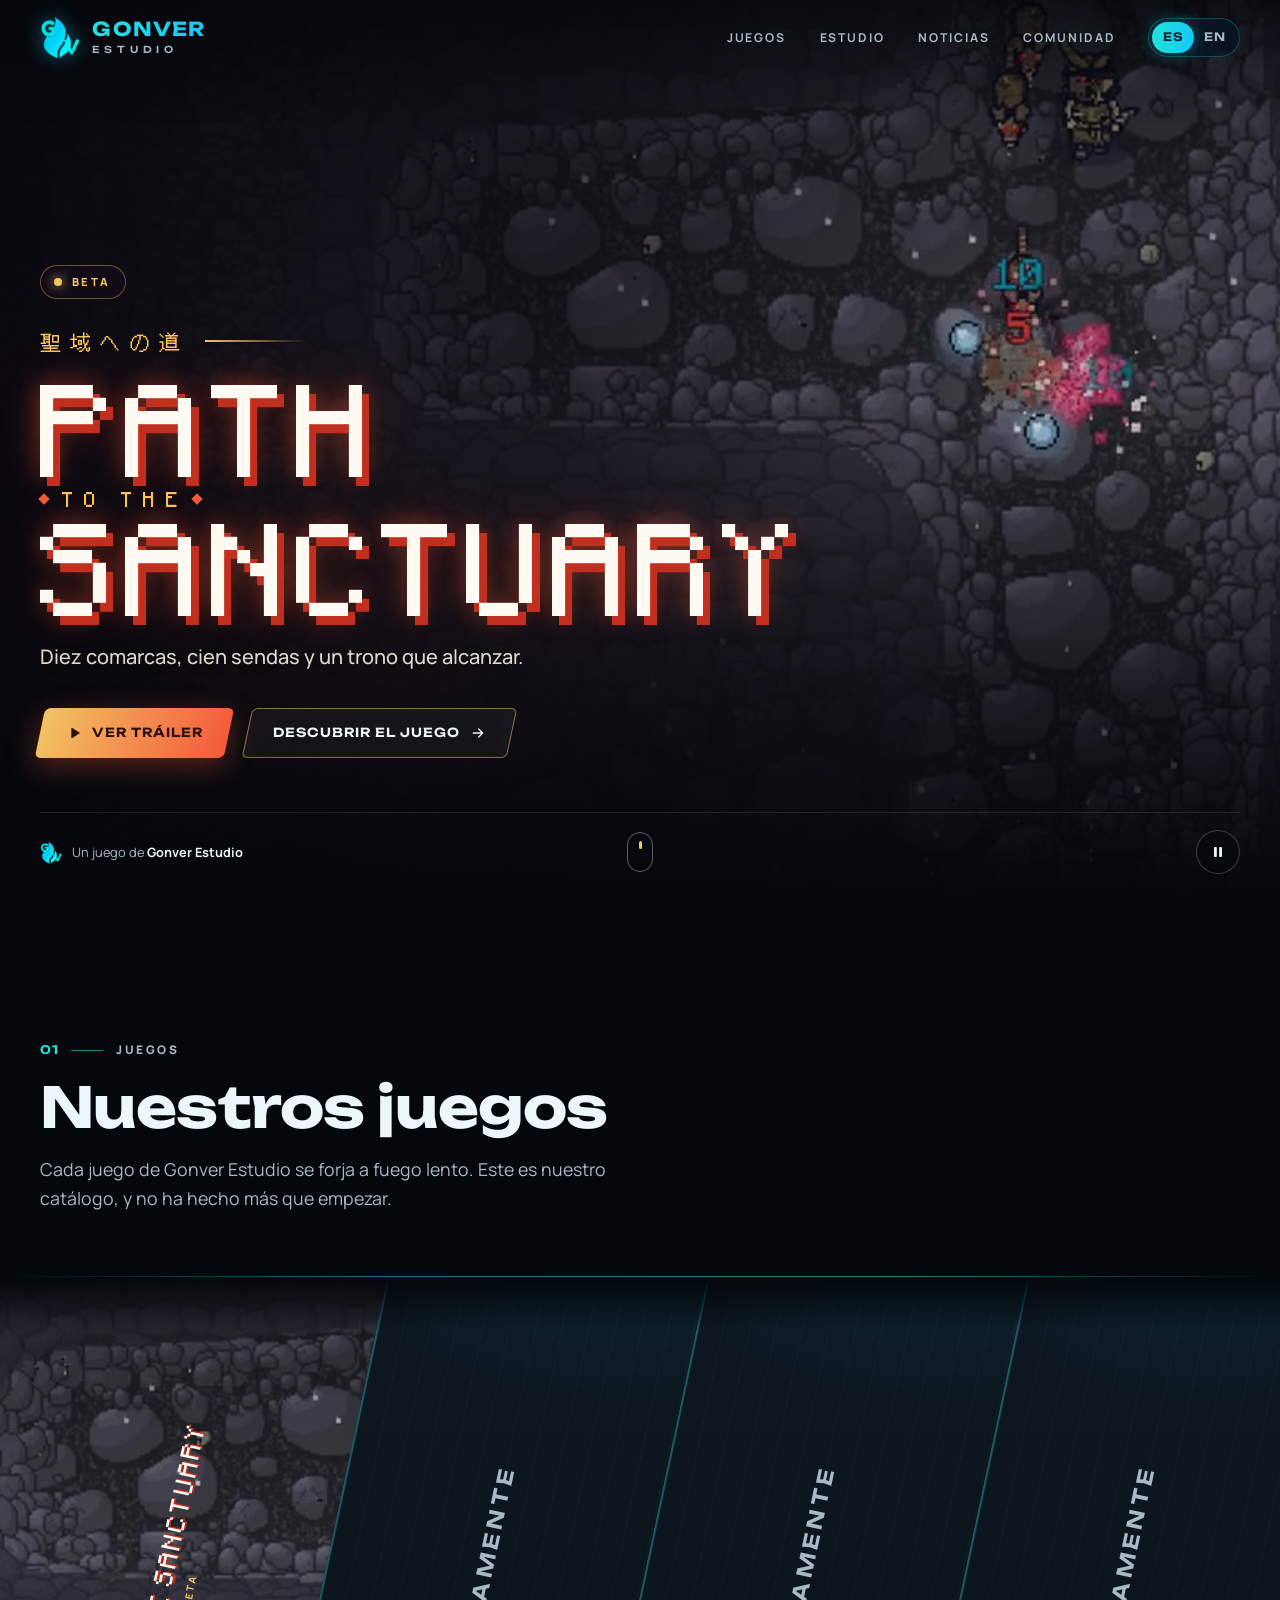
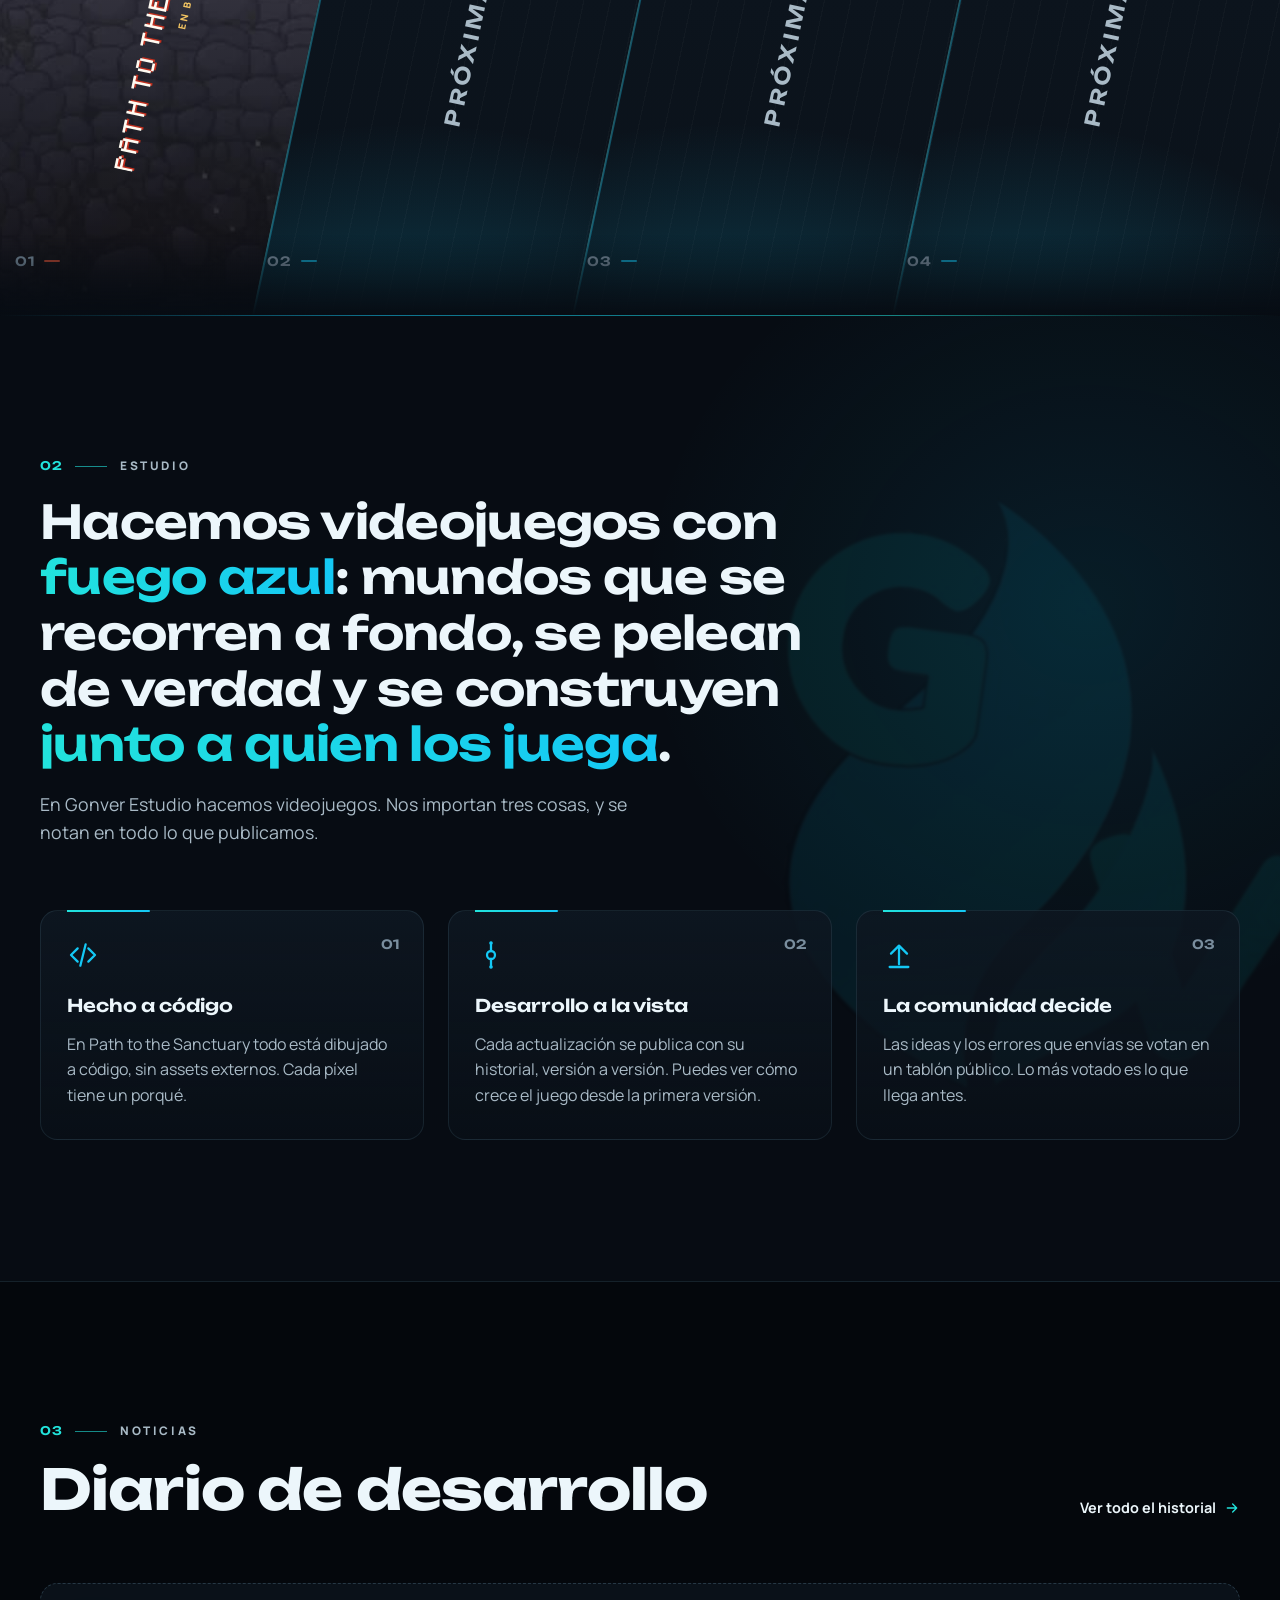
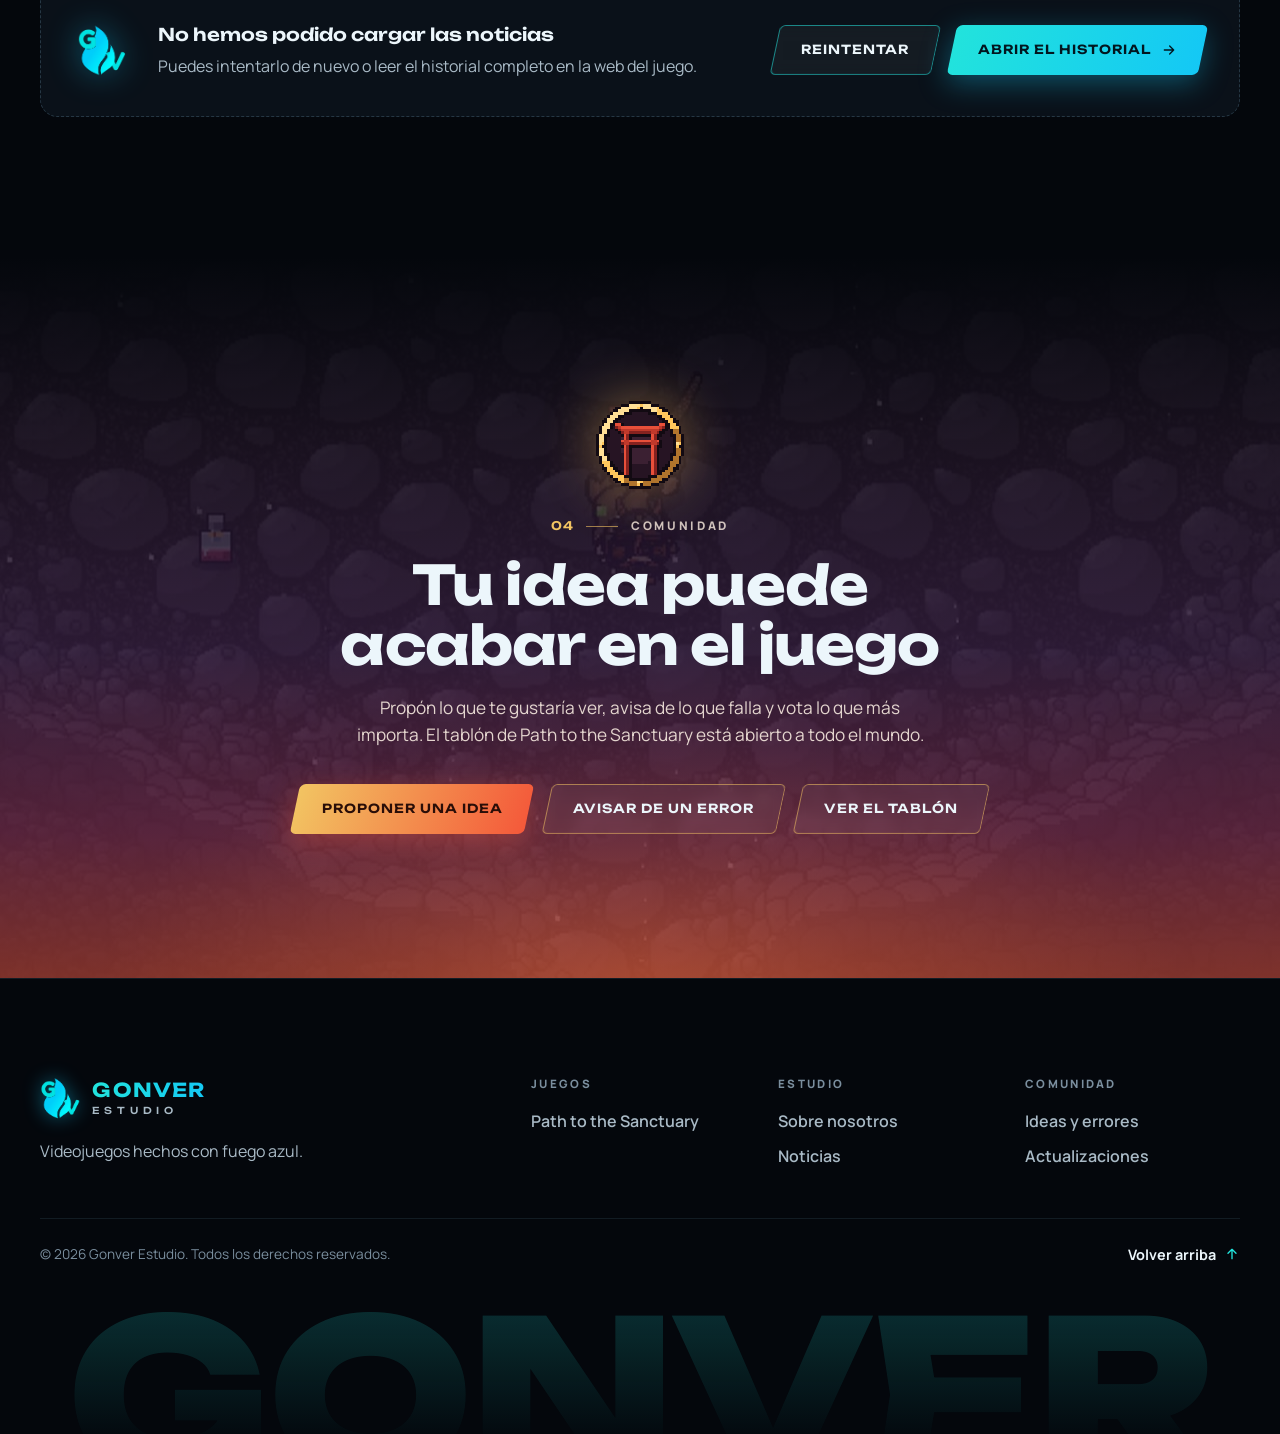
==== commit d336f6a5: "GE 0.1" ====
--- a/index.html
+++ b/index.html
@@ -3,7 +3,7 @@
 <head>
   <meta charset="utf-8">
   <meta name="viewport" content="width=device-width, initial-scale=1, viewport-fit=cover">
-  <title>Gonver Estudio · Videojuegos</title>
+  <title>Gonver Estudio</title>
   <meta name="description" content="Gonver Estudio crea videojuegos. Ahora en desarrollo: Path to the Sanctuary, diez comarcas, cien sendas y un trono que alcanzar.">
   <meta name="theme-color" content="#04070c">
   <link rel="canonical" href="https://gonver.studio/">
@@ -31,8 +31,8 @@
     document.documentElement.classList.add("js");
     // Si algún script falla, que no se quede nada escondido esperando su animación
     window.addEventListener("error", () => document.documentElement.classList.remove("js"), { once: true });
-    // index.html -> /: el servidor (GitHub Pages) sirve las dos, en la barra se ve la limpia
-    if (/^https?:$/.test(location.protocol) && /\.html$/.test(location.pathname)) history.replaceState(null, "", location.pathname.replace(/(index)?\.html$/, "") + location.search + location.hash);
+    // index.html -> /: los enlaces van al .html (funciona en cualquier servidor) y en la web publicada la barra muestra la ruta limpia
+    if (/^https?:$/.test(location.protocol) && !/^(localhost|127\.0\.0\.1)$/.test(location.hostname) && /\.html$/.test(location.pathname)) history.replaceState(null, "", location.pathname.replace(/(index)?\.html$/, "") + location.search + location.hash);
   </script>
 </head>
 <body>
@@ -80,7 +80,7 @@
       </div>
 
       <div class="wrap hero-content">
-        <p class="eyebrow"><span class="eyebrow-dot" aria-hidden="true"></span><span data-i18n="heroEyebrow">Nuevo juego · En alfa</span></p>
+        <p class="eyebrow"><span class="eyebrow-dot" aria-hidden="true"></span><span data-i18n="heroEyebrow">Beta</span></p>
         <p class="senda-kanji" lang="ja">聖域への道</p>
         <h2 class="senda-title" id="hero-title">
           <span class="senda-line">PATH</span>
@@ -145,7 +145,7 @@
             <span class="pillar-num">02</span>
             <svg class="pillar-icon" viewBox="0 0 24 24" aria-hidden="true" fill="none" stroke="currentColor" stroke-width="1.7" stroke-linecap="round" stroke-linejoin="round"><circle cx="12" cy="12" r="3"/><path d="M12 3v6M12 15v6"/><circle cx="12" cy="3" r=".5"/><circle cx="12" cy="21" r=".5"/></svg>
             <h3 data-i18n="p2Title">Desarrollo a la vista</h3>
-            <p data-i18n="p2Text">Cada actualización se publica con su historial, versión a versión. Puedes ver cómo crece el juego desde la primera alfa.</p>
+            <p data-i18n="p2Text">Cada actualización se publica con su historial, versión a versión. Puedes ver cómo crece el juego desde la primera versión.</p>
           </li>
           <li class="pillar" data-reveal style="--d: 2">
             <span class="pillar-num">03</span>
@@ -165,7 +165,7 @@
             <p class="kicker"><span class="kicker-num">03</span><span data-i18n="navNews">Noticias</span></p>
             <h2 id="news-title" data-i18n="newsTitle">Diario de desarrollo</h2>
           </div>
-          <a class="link-arrow" href="games/path-to-the-sanctuary/actualizaciones">
+          <a class="link-arrow" href="games/path-to-the-sanctuary/actualizaciones.html">
             <span data-i18n="newsAll">Ver todo el historial</span>
             <svg viewBox="0 0 24 24" aria-hidden="true" fill="none" stroke="currentColor" stroke-width="2" stroke-linecap="round" stroke-linejoin="round"><path d="M5 12h14M13 6l6 6-6 6"/></svg>
           </a>
@@ -185,9 +185,9 @@
         <h2 id="community-title" data-i18n="communityTitle">Tu idea puede acabar en el juego</h2>
         <p class="community-text" data-i18n="communityText">Propón lo que te gustaría ver, avisa de lo que falla y vota lo que más importa. El tablón de Path to the Sanctuary está abierto a todo el mundo.</p>
         <div class="community-actions">
-          <a class="btn btn-primary" href="games/path-to-the-sanctuary/enviar?tipo=idea"><span data-i18n="proposeIdea">Proponer una idea</span></a>
-          <a class="btn btn-ghost" href="games/path-to-the-sanctuary/enviar?tipo=error"><span data-i18n="reportBug">Avisar de un error</span></a>
-          <a class="btn btn-ghost" href="games/path-to-the-sanctuary/tablon"><span data-i18n="viewBoard">Ver el tablón</span></a>
+          <a class="btn btn-primary" href="games/path-to-the-sanctuary/enviar.html?tipo=idea"><span data-i18n="proposeIdea">Proponer una idea</span></a>
+          <a class="btn btn-ghost" href="games/path-to-the-sanctuary/enviar.html?tipo=error"><span data-i18n="reportBug">Avisar de un error</span></a>
+          <a class="btn btn-ghost" href="games/path-to-the-sanctuary/tablon.html"><span data-i18n="viewBoard">Ver el tablón</span></a>
         </div>
       </div>
     </section>
@@ -222,8 +222,8 @@
           <div>
             <h3 data-i18n="navCommunity">Comunidad</h3>
             <ul>
-              <li><a href="games/path-to-the-sanctuary/tablon" data-i18n="board">Ideas y errores</a></li>
-              <li><a href="games/path-to-the-sanctuary/actualizaciones" data-i18n="updates">Actualizaciones</a></li>
+              <li><a href="games/path-to-the-sanctuary/tablon.html" data-i18n="board">Ideas y errores</a></li>
+              <li><a href="games/path-to-the-sanctuary/actualizaciones.html" data-i18n="updates">Actualizaciones</a></li>
             </ul>
           </div>
           <div data-socials-col hidden>
--- a/home/css/styles.css
+++ b/home/css/styles.css
@@ -581,6 +581,9 @@
 
 .senda-line { display: block; }
 
+/* PATH un poco más arriba: su sombra roja no debe rozar «TO THE» */
+.senda-line:first-child { margin-bottom: .14em; }
+
 .senda-link {
   display: flex;
   align-items: center;
@@ -767,25 +770,40 @@
   overflow: hidden;
   overflow: clip;
   container-type: inline-size;
-  border-top: 1px solid var(--line);
   background: var(--surface);
 }
 
 #juegos { padding-bottom: 0; }
 #juegos + .studio { border-top: 0; }
 
-/* Paso suave a la sección Estudio: las franjas se funden con su fondo
-   y una línea fina de la marca, que se apaga en los extremos, marca el corte */
+/* Entrada y salida suaves: arriba las franjas nacen del fondo de la página y abajo
+   se funden con el de Estudio. Una línea fina de la marca, que se apaga en los
+   extremos, marca cada borde */
+.games::before,
 .games::after {
+  --brand-line: linear-gradient(90deg, transparent, color-mix(in srgb, var(--cyan) 55%, transparent) 30%, color-mix(in srgb, var(--aqua) 55%, transparent) 70%, transparent);
   content: "";
   position: absolute;
-  inset: auto 0 0;
+  left: 0;
+  right: 0;
   z-index: 9;
   height: clamp(3.5rem, 9vh, 5.5rem);
+  pointer-events: none;
+}
+
+.games::before {
+  top: 0;
+  height: clamp(2.5rem, 6vh, 4rem);
   background:
-    linear-gradient(90deg, transparent, color-mix(in srgb, var(--cyan) 55%, transparent) 30%, color-mix(in srgb, var(--aqua) 55%, transparent) 70%, transparent) bottom / 100% 1px no-repeat,
+    var(--brand-line) top / 100% 1px no-repeat,
+    linear-gradient(to top, transparent, color-mix(in srgb, var(--bg) 70%, transparent) 65%, var(--bg));
+}
+
+.games::after {
+  bottom: 0;
+  background:
+    var(--brand-line) bottom / 100% 1px no-repeat,
     linear-gradient(to bottom, transparent, color-mix(in srgb, var(--bg-2) 75%, transparent) 70%, var(--bg-2));
-  pointer-events: none;
 }
 
 .track {
@@ -1274,7 +1292,7 @@
 /* Mismo botón redondo que el de pausa del vídeo */
 .stripe-close {
   position: absolute;
-  top: clamp(.9rem, 2.5vh, 1.5rem);
+  top: clamp(2.75rem, 6.5vh, 4.25rem);
   right: calc(var(--slant) * .1 + clamp(.9rem, 2vw, 1.75rem));
   z-index: 7;
   display: grid;
@@ -1357,6 +1375,9 @@
 
   .track { flex-direction: column; }
 
+  /* La primera banda es baja: el fundido de arriba, más corto */
+  .games::before { height: 1.75rem; }
+
   .stripe {
     /* slant × cos(6,84°) para los degradados a 173.16deg */
     --edge: calc(var(--slant) * .9929);
@@ -1434,7 +1455,7 @@
   .stripe-num {
     left: auto;
     right: 1.1rem;
-    top: .7rem;
+    top: 1.4rem;
     bottom: auto;
     flex-direction: row-reverse;
   }
@@ -1504,7 +1525,7 @@
   .panel-actions .btn { flex: 1 1 auto; }
 
   .stripe-close {
-    top: .9rem;
+    top: 2rem;
     right: 1rem;
   }
 }
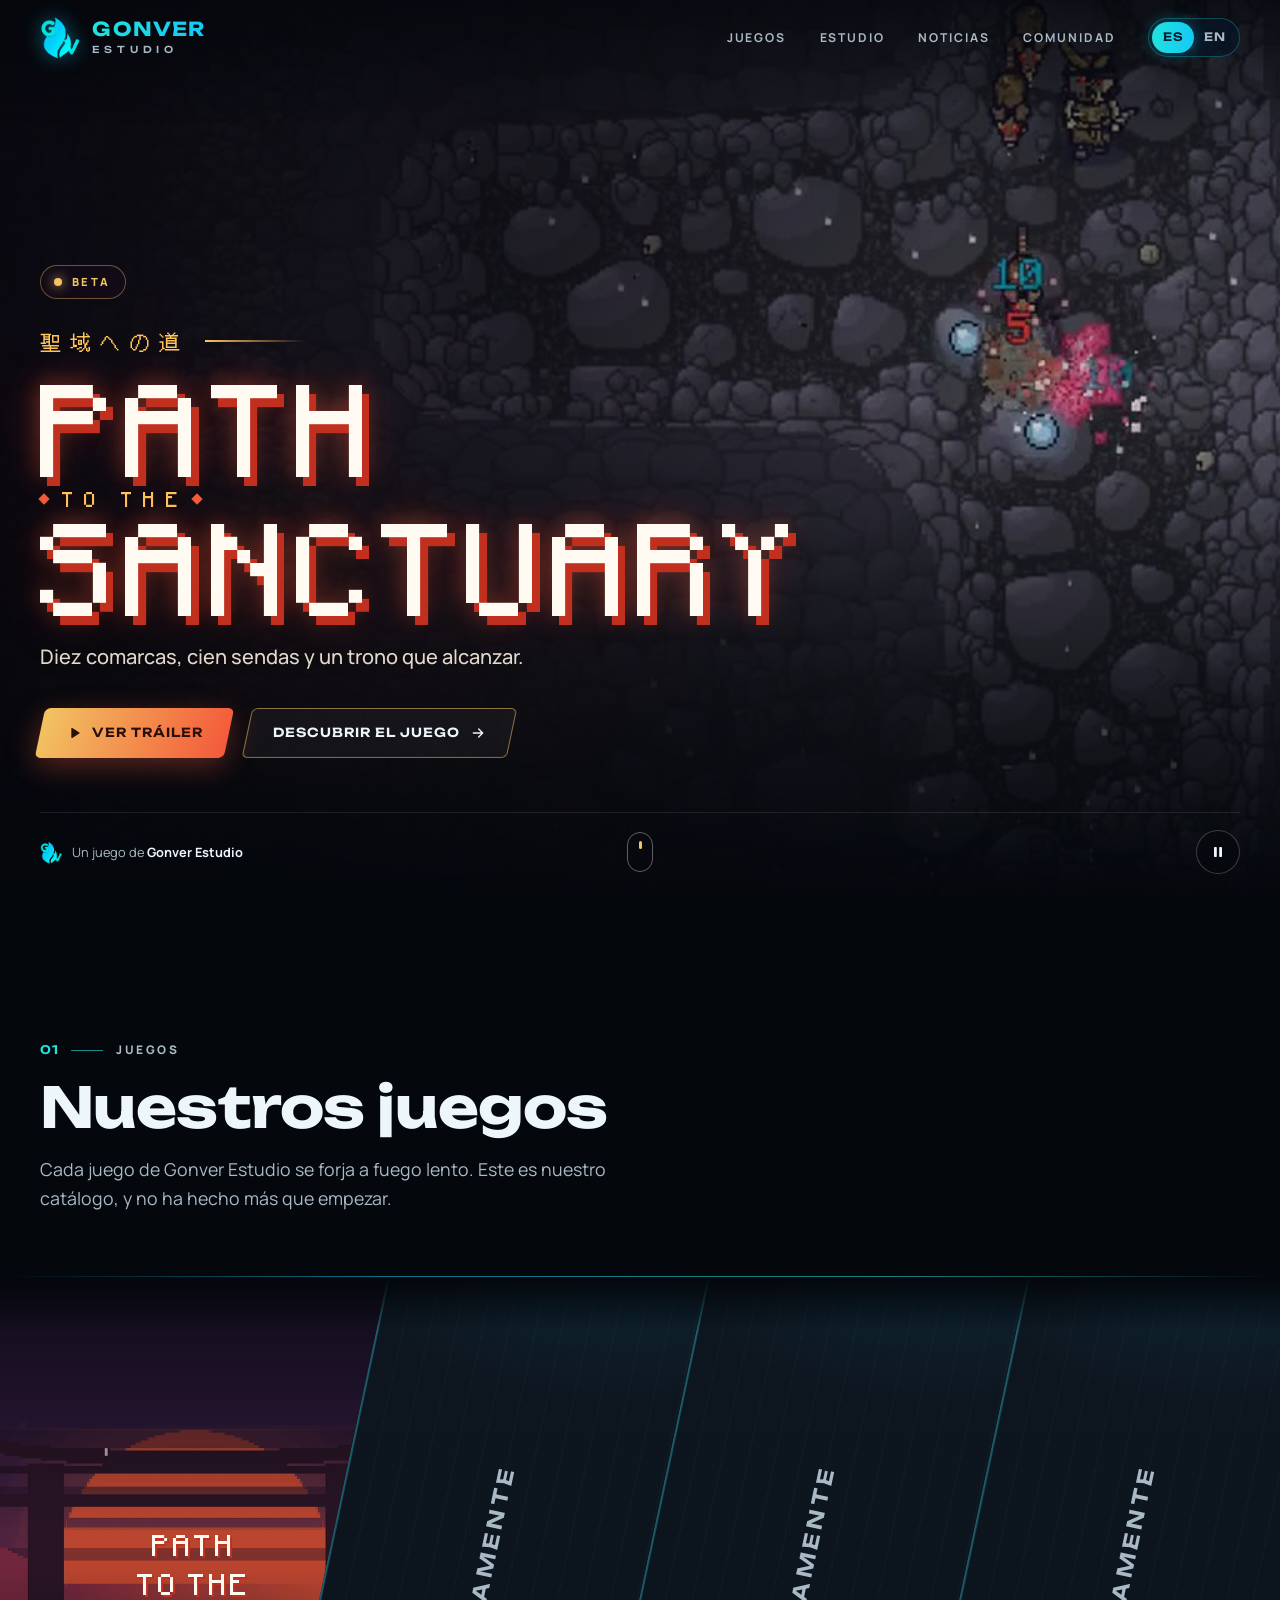
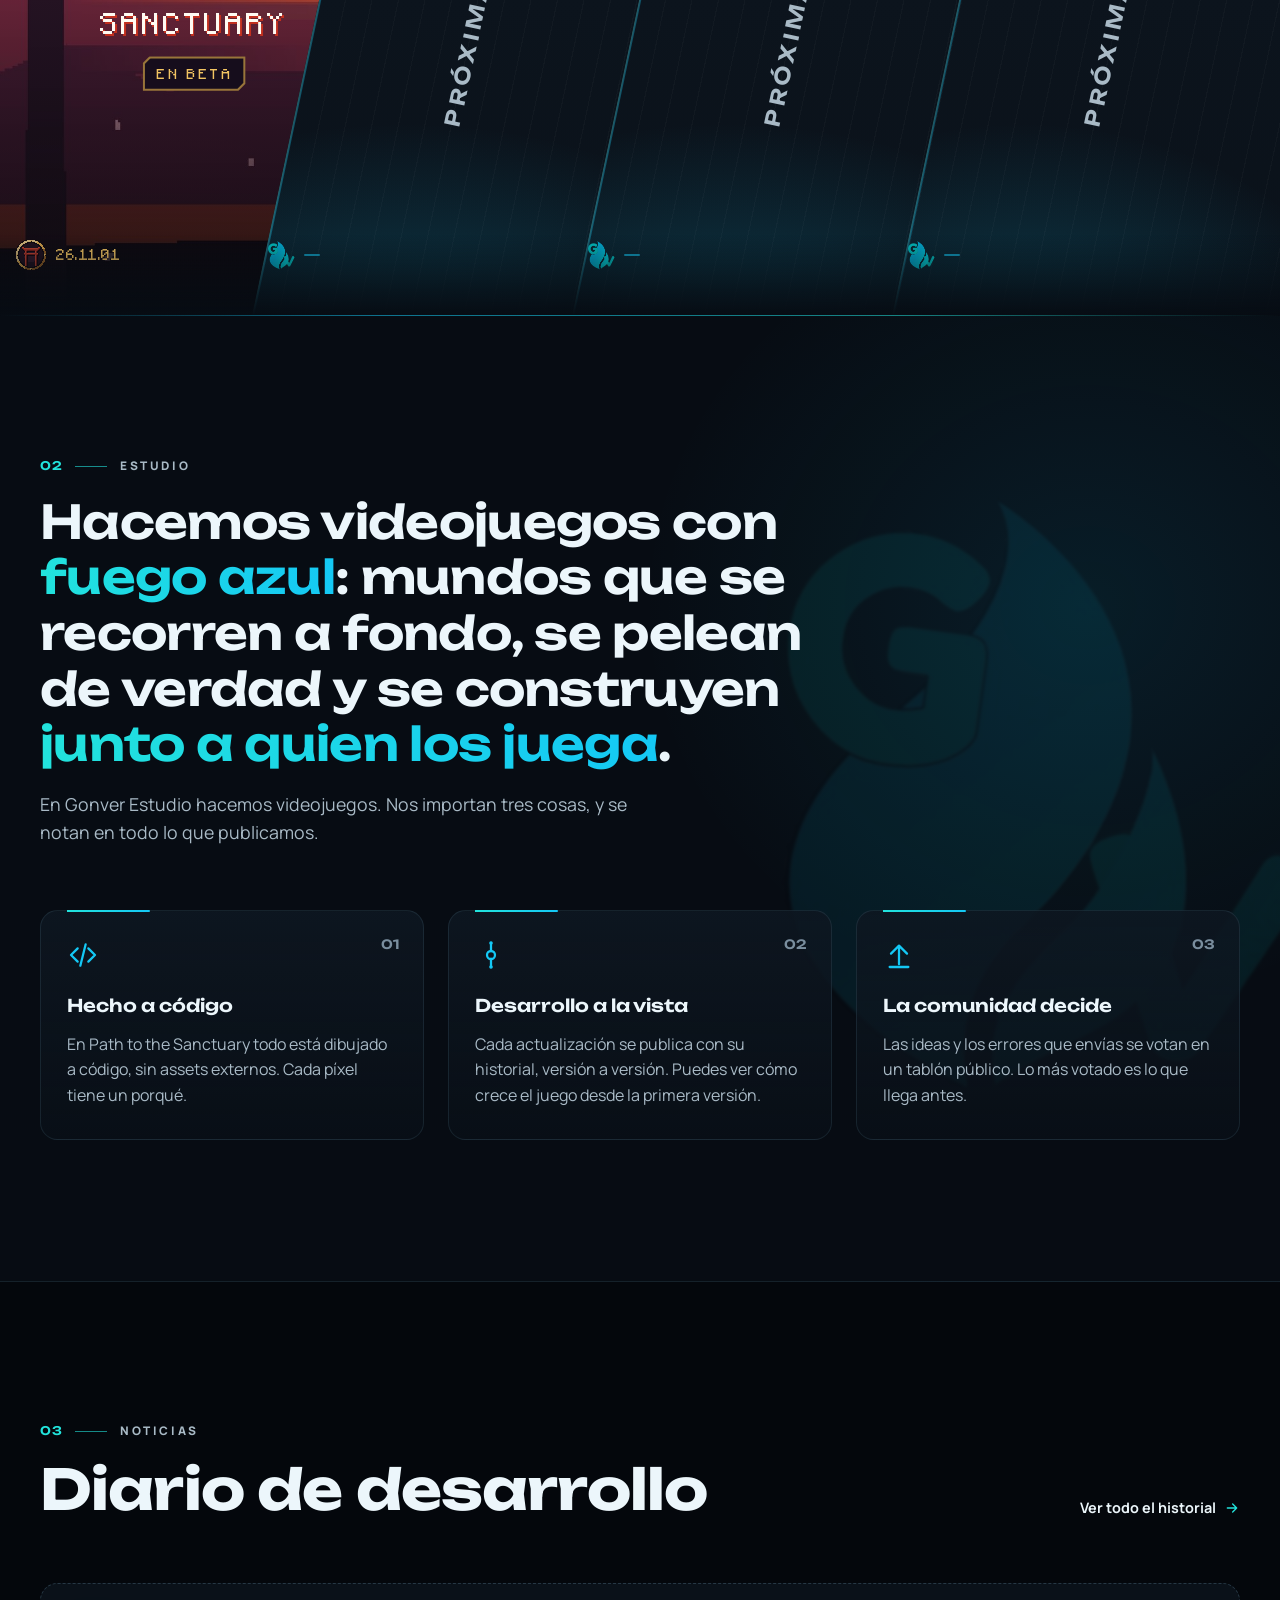
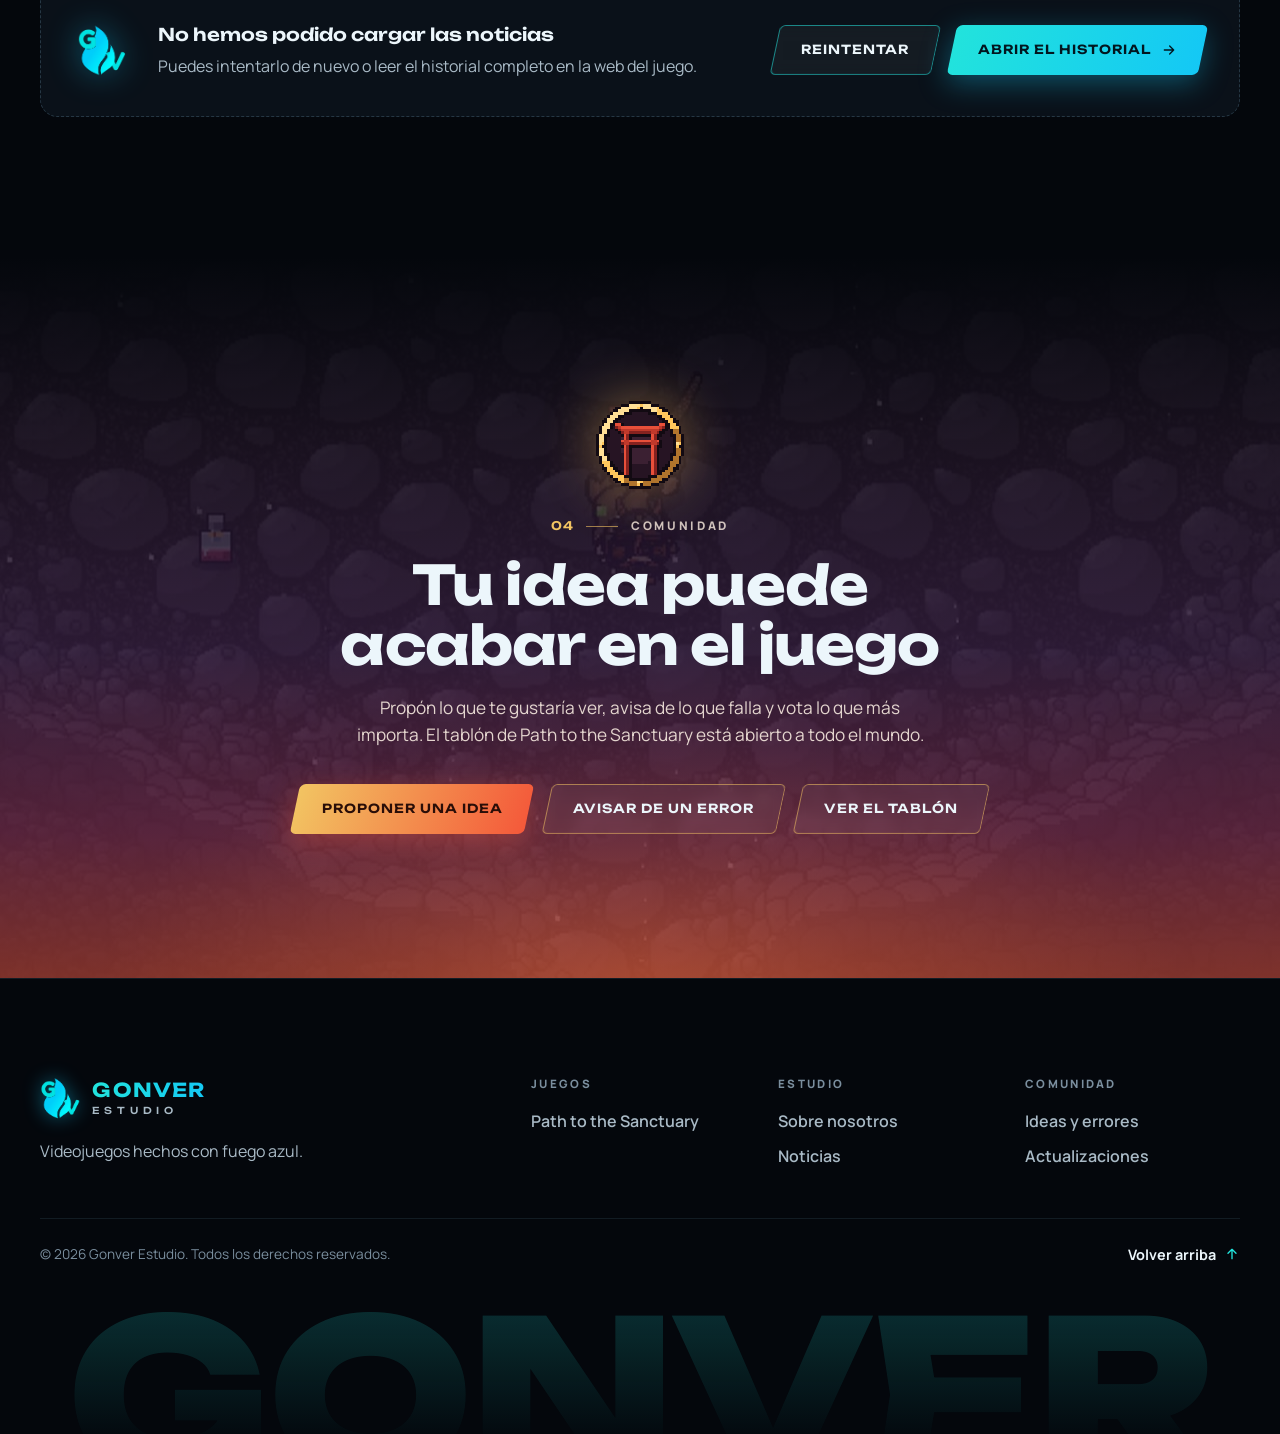
==== commit d02e5093: "GE 0.3" ====
--- a/index.html
+++ b/index.html
@@ -29,9 +29,9 @@
   <link rel="stylesheet" href="home/css/styles.css">
   <script>
     document.documentElement.classList.add("js");
-    // Si algún script falla, que no se quede nada escondido esperando su animación
+    // Si un script falla, que no quede nada oculto esperando su animación
     window.addEventListener("error", () => document.documentElement.classList.remove("js"), { once: true });
-    // index.html -> /: los enlaces van al .html (funciona en cualquier servidor) y en la web publicada la barra muestra la ruta limpia
+    // En la web publicada, la barra muestra la ruta sin .html
     if (/^https?:$/.test(location.protocol) && !/^(localhost|127\.0\.0\.1)$/.test(location.hostname) && /\.html$/.test(location.pathname)) history.replaceState(null, "", location.pathname.replace(/(index)?\.html$/, "") + location.search + location.hash);
   </script>
 </head>
@@ -256,7 +256,7 @@
     </div>
   </dialog>
 
-  <!-- Enlace de Steam y Supabase del juego: un solo sitio para las claves -->
+  <!-- Steam y Supabase del juego (SENDA_CONFIG) -->
   <script src="games/path-to-the-sanctuary/js/config.js"></script>
   <script src="home/js/data.js"></script>
   <script src="home/js/main.js"></script>
--- a/home/css/styles.css
+++ b/home/css/styles.css
@@ -2,7 +2,7 @@
    Gonver Estudio · web del estudio
    ========================================================= */
 
-/* La fuente de puntos de Path to the Sanctuary, para el título del juego */
+/* Fuente de puntos de Path to the Sanctuary */
 @font-face {
   font-family: "Senda";
   src: url("../../games/path-to-the-sanctuary/assets/fuentes/senda_font.ttf") format("truetype");
@@ -89,7 +89,7 @@
 img, video { display: block; max-width: 100%; }
 a { color: inherit; }
 button { font: inherit; color: inherit; }
-h1, h2, h3, p, ul, dl, dd { margin: 0; }
+h1, h2, h3, p, ul { margin: 0; }
 ul { padding: 0; list-style: none; }
 [hidden] { display: none !important; }
 
@@ -128,7 +128,7 @@
 
 /* ---------- Botones ---------- */
 
-/* Fondo inclinado, como las franjas de la web anterior */
+/* Fondo inclinado en el ::before */
 .btn {
   position: relative;
   isolation: isolate;
@@ -256,8 +256,7 @@
   transition: opacity .4s;
 }
 
-/* Fondo y desenfoque en una capa aparte: si los llevara la propia cabecera,
-   el panel fijo del menú móvil quedaría encerrado dentro de ella */
+/* Fondo en capa aparte: en la cabecera atraparía el panel fijo del menú móvil */
 .site-header::after {
   content: "";
   position: absolute;
@@ -531,8 +530,7 @@
   color: var(--senda-gold);
 }
 
-.eyebrow-dot,
-.status-dot {
+.eyebrow-dot {
   width: .5rem;
   height: .5rem;
   flex: none;
@@ -758,12 +756,12 @@
 
 /* ---------- Juegos: franjas diagonales ---------- */
 
-/* A todo el ancho y pegadas a la sección Estudio, sin hueco ni línea entre medias */
+/* A todo el ancho y pegadas a la sección Estudio */
 .games {
   --track-h: clamp(26rem, 72vh, 40rem);
-  /* Inclinación de las franjas, la misma que la de los botones: tan(12°) × alto */
+  /* Inclinación de 12°, como los botones: tan(12°) × alto */
   --slant: calc(var(--track-h) * .2126);
-  /* Ancho visible de cada franja plegada mientras otra está abierta */
+  /* Ancho visible de una franja plegada */
   --band-min: 3.5rem;
   position: relative;
   height: var(--track-h);
@@ -776,9 +774,7 @@
 #juegos { padding-bottom: 0; }
 #juegos + .studio { border-top: 0; }
 
-/* Entrada y salida suaves: arriba las franjas nacen del fondo de la página y abajo
-   se funden con el de Estudio. Una línea fina de la marca, que se apaga en los
-   extremos, marca cada borde */
+/* Fundidos arriba y abajo, con una línea fina de la marca en cada borde */
 .games::before,
 .games::after {
   --brand-line: linear-gradient(90deg, transparent, color-mix(in srgb, var(--cyan) 55%, transparent) 30%, color-mix(in srgb, var(--aqua) 55%, transparent) 70%, transparent);
@@ -787,7 +783,6 @@
   left: 0;
   right: 0;
   z-index: 9;
-  height: clamp(3.5rem, 9vh, 5.5rem);
   pointer-events: none;
 }
 
@@ -801,6 +796,7 @@
 
 .games::after {
   bottom: 0;
+  height: clamp(3.5rem, 9vh, 5.5rem);
   background:
     var(--brand-line) bottom / 100% 1px no-repeat,
     linear-gradient(to bottom, transparent, color-mix(in srgb, var(--bg-2) 75%, transparent) 70%, var(--bg-2));
@@ -813,11 +809,7 @@
   height: 100%;
 }
 
-/*
-  Cada franja es un paralelogramo recortado con clip-path y solapado con la siguiente
-  (margen negativo = --slant). Los extremos tienen el lado exterior recto. Los anchos
-  están calculados para que, abiertas o cerradas, sumen siempre el ancho de la sección.
-*/
+/* Paralelogramos con clip-path solapados --slant; los anchos suman siempre el 100 % */
 .stripe {
   /* Distancia del borde inclinado para los degradados a 102deg: slant × cos(12°) */
   --edge: calc(var(--slant) * .9781);
@@ -938,21 +930,6 @@
   background: linear-gradient(to top, rgba(4, 7, 12, .85), rgba(4, 7, 12, .15) 55%, rgba(4, 7, 12, .45));
 }
 
-/* Tráiler sin sonido de fondo con la franja abierta, ampliado para tapar el HUD */
-.stripe-bg video {
-  position: absolute;
-  inset: 0;
-  width: 100%;
-  height: 100%;
-  object-fit: cover;
-  opacity: 0;
-  transform: scale(1.32);
-  transform-origin: 50% 62%;
-  transition: opacity .8s;
-}
-
-.stripe-bg video.is-playing { opacity: 1; }
-
 @keyframes breathe {
   from { opacity: .6; }
   to { opacity: 1; }
@@ -1076,7 +1053,78 @@
 }
 
 .track.has-active .stripe:not(.is-active) .stripe-status { opacity: 0; }
+
+/* Nombre recto, centrado y en varias líneas (juegos con titleLines) */
+.stripe-label.is-upright,
+.stripe:first-child .stripe-label.is-upright,
+.stripe:last-child .stripe-label.is-upright {
+  top: calc(50% + .75rem);
+  left: 50%;
+  max-width: calc(100% - var(--slant) - 1rem);
+  white-space: normal;
+  text-align: center;
+  transform: translate(-50%, -50%);
+}
+
+.stripe-label.is-upright .stripe-title {
+  display: flex;
+  flex-direction: column;
+  align-items: center;
+  font-size: clamp(1.1rem, 1.9vw, 1.75rem);
+  line-height: 1.6;
+}
+
+/* Estado en un botón de esquinas cortadas, como los del menú del juego */
+.stripe-label.is-upright .stripe-status {
+  --corte: 7px;
+  position: relative;
+  left: 0;
+  isolation: isolate;
+  margin-top: .9rem;
+  padding: .7em 1em .7em 1.28em;
+  font-family: var(--font-pixel);
+  font-size: .72rem;
+  font-weight: 400;
+  letter-spacing: .28em;
+  color: var(--senda-gold);
+  background: #98753a;
+  clip-path: polygon(var(--corte) 0, 100% 0, 100% calc(100% - var(--corte)),
+    calc(100% - var(--corte)) 100%, 0 100%, 0 var(--corte));
+  translate: none;
+}
+
+.stripe-label.is-upright .stripe-status::before {
+  --c: calc(var(--corte) - 1px);
+  content: "";
+  position: absolute;
+  inset: 2px;
+  z-index: -1;
+  background: var(--senda-night);
+  clip-path: polygon(var(--c) 0, 100% 0, 100% calc(100% - var(--c)),
+    calc(100% - var(--c)) 100%, 0 100%, 0 var(--c));
+}
+
+/* Plegada, la banda es demasiado estrecha para el nombre recto */
+.track.has-active .stripe:not(.is-active) .stripe-label.is-upright {
+  visibility: hidden;
+  opacity: 0;
+  transform: translate(-50%, -50%) scale(.9);
+}
 .track.has-active .stripe:not(.is-active) .stripe-num::after { width: 0; opacity: 0; }
+
+/* La versión sustituye a la rayita del número */
+.stripe-num.has-version::after { content: none; }
+
+.stripe-version {
+  font-family: var(--font-pixel);
+  font-size: .75rem;
+  font-weight: 400;
+  letter-spacing: .04em;
+  color: var(--accent-2);
+  transition: letter-spacing .5s var(--ease-out), opacity .3s;
+}
+
+.track.has-active .stripe:not(.is-active) .stripe-version { opacity: 0; }
 
 /* Zona de clic: toda la franja */
 .stripe-hit {
@@ -1098,32 +1146,19 @@
 .stripe:has(.stripe-hit:focus-visible) .stripe-bg { filter: brightness(1.3); }
 .stripe:has(.stripe-hit:focus-visible) .stripe-title { color: var(--accent); }
 
+/* Logo del juego (o del estudio) en lugar del número */
+.stripe-logo {
+  width: auto;
+  height: 2rem;
+  opacity: .8;
+  transition: opacity .4s;
+}
+
+.is-pixel { image-rendering: pixelated; }
+.stripe:hover .stripe-logo,
+.stripe.is-active .stripe-logo { opacity: 1; }
+
 /* Decoración del estado abierto */
-.stripe-bignum {
-  position: absolute;
-  right: calc(var(--slant) + 3%);
-  bottom: -.2em;
-  z-index: 1;
-  font-family: var(--font-display);
-  font-size: clamp(7rem, 34vh, 22rem);
-  font-weight: 700;
-  line-height: 1;
-  color: transparent;
-  -webkit-text-stroke: 1px color-mix(in srgb, var(--accent-2) 45%, transparent);
-  pointer-events: none;
-  transform: skewX(-12deg);
-  transform-origin: 100% 100%;
-  translate: 0 .2em;
-  opacity: 0;
-  transition: opacity .3s, translate .9s var(--ease-out);
-}
-
-.stripe.is-active .stripe-bignum {
-  translate: 0 0;
-  opacity: .55;
-  transition-delay: .35s;
-}
-
 .stripe-art {
   position: absolute;
   top: 9%;
@@ -1132,11 +1167,13 @@
   width: auto;
   height: 46%;
   pointer-events: none;
-  filter: drop-shadow(0 0 2rem rgba(20, 200, 245, .45));
+  filter: drop-shadow(0 0 2rem color-mix(in srgb, var(--accent) 45%, transparent));
   transform: scale(.85) rotate(-4deg);
   opacity: 0;
   transition: opacity .4s, transform 1s var(--ease-out);
 }
+
+.stripe-art.is-pixel { top: 14%; height: 36%; }
 
 .stripe.is-active .stripe-art {
   transform: none;
@@ -1149,10 +1186,7 @@
   50% { translate: 0 -.9rem; }
 }
 
-/*
-  Panel de información. El panel se inclina como la franja y cada hijo se endereza:
-  así las filas quedan escalonadas en paralelo al borde inclinado.
-*/
+/* Panel inclinado con los hijos enderezados: filas escalonadas junto al borde */
 .stripe-panel {
   position: absolute;
   left: clamp(1.25rem, 3vw, 3rem);
@@ -1224,10 +1258,8 @@
   font-weight: 400;
   letter-spacing: .05em;
   text-transform: uppercase;
-  background: none;
   color: var(--senda-cream);
   text-shadow: .07em .085em 0 var(--senda-red);
-  filter: none;
 }
 
 .panel-desc {
@@ -1348,6 +1380,7 @@
   .stripe:not(.is-active):hover .stripe-title.is-pixel { color: var(--senda-cream); letter-spacing: .18em; }
   .stripe:not(.is-active):hover .stripe-num { color: var(--ink); }
   .track:not(.has-active) .stripe:hover .stripe-num::after { width: 2.25rem; }
+  .track:not(.has-active) .stripe:hover .stripe-version { letter-spacing: .32em; }
 }
 
 .is-resizing .stripe,
@@ -1448,10 +1481,6 @@
     background: repeating-linear-gradient(173.16deg, rgba(255, 255, 255, .025) 0 1px, transparent 1px 1.25rem);
   }
 
-  .stripe-bg.has-cover::after {
-    background: linear-gradient(to top, rgba(4, 7, 12, .85), rgba(4, 7, 12, .15) 55%, rgba(4, 7, 12, .45));
-  }
-
   .stripe-num {
     left: auto;
     right: 1.1rem;
@@ -1488,15 +1517,18 @@
     transform: translateY(-50%) rotate(-6.84deg) scale(.9);
   }
 
-  .stripe-bignum {
-    left: 1rem;
-    right: auto;
-    top: calc(var(--slant) + .1rem);
-    bottom: auto;
-    font-size: 24vw;
-    transform-origin: 0 0;
-    translate: 0 -.2em;
-  }
+  .stripe-label.is-upright,
+  .stripe:first-child .stripe-label.is-upright,
+  .stripe:last-child .stripe-label.is-upright {
+    left: 50%;
+    align-items: center;
+    padding: 0;
+    transform: translate(-50%, -50%);
+    transform-origin: 50% 50%;
+  }
+
+  .stripe-label.is-upright .stripe-title { font-size: clamp(.95rem, 4.2vw, 1.3rem); }
+  .stripe-label.is-upright .stripe-status { margin-top: .5rem; }
 
   .stripe-art {
     top: 16%;
@@ -1828,7 +1860,7 @@
   filter: saturate(.8);
 }
 
-/* El cielo de atardecer de la web del juego */
+/* Cielo de atardecer del juego */
 .community-bg::after {
   content: "";
   position: absolute;
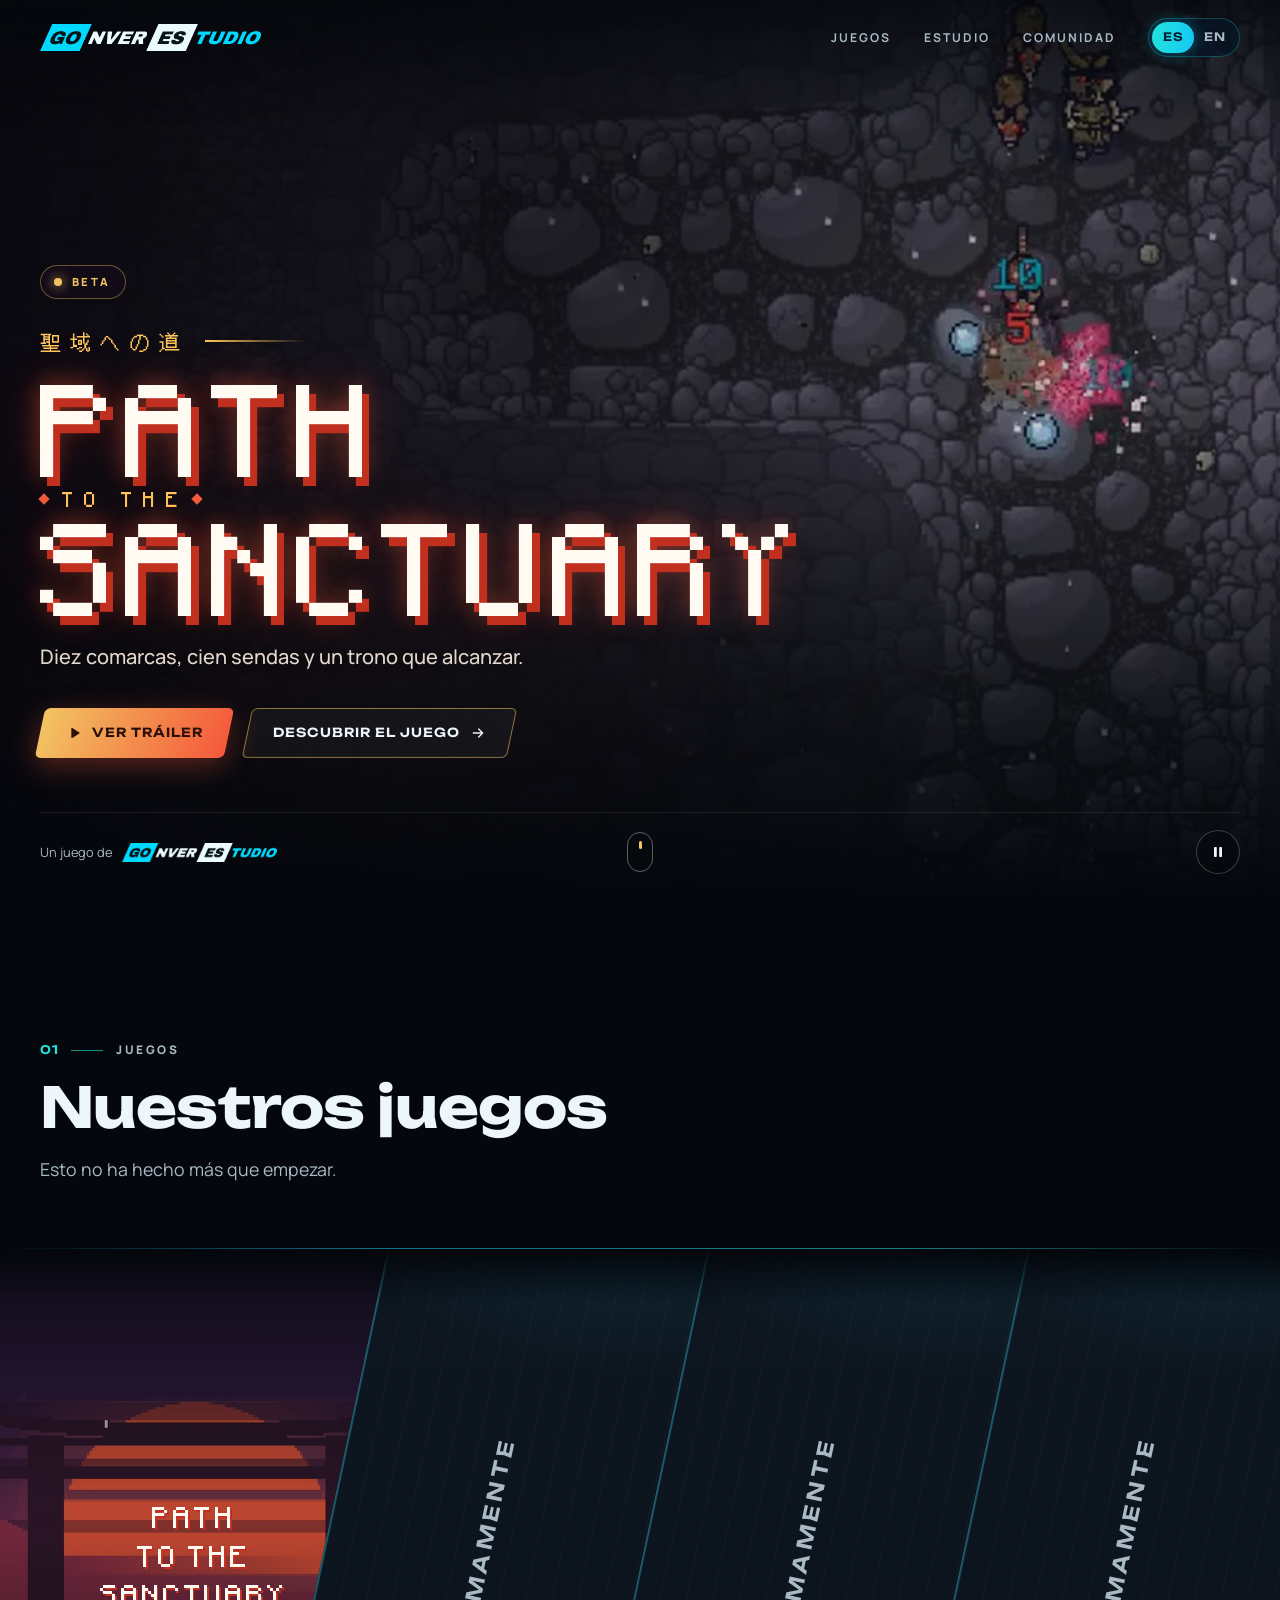
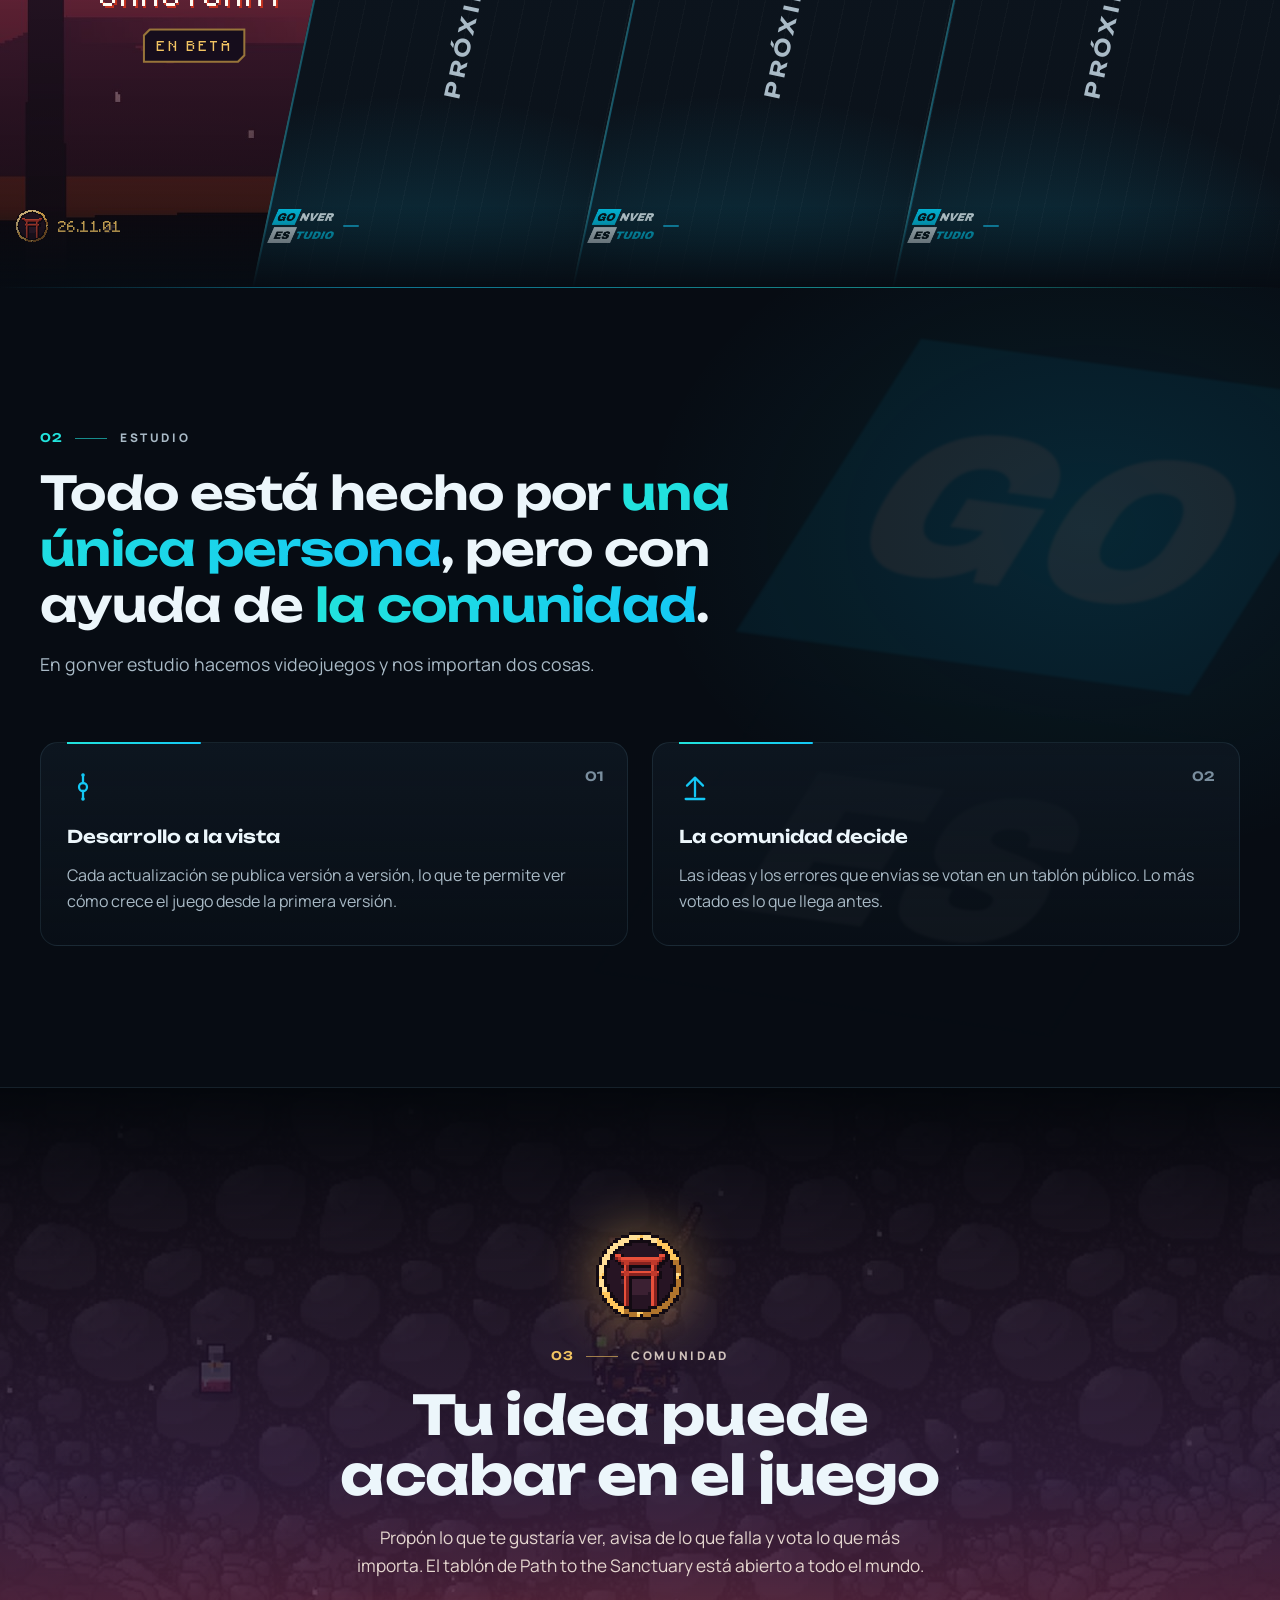
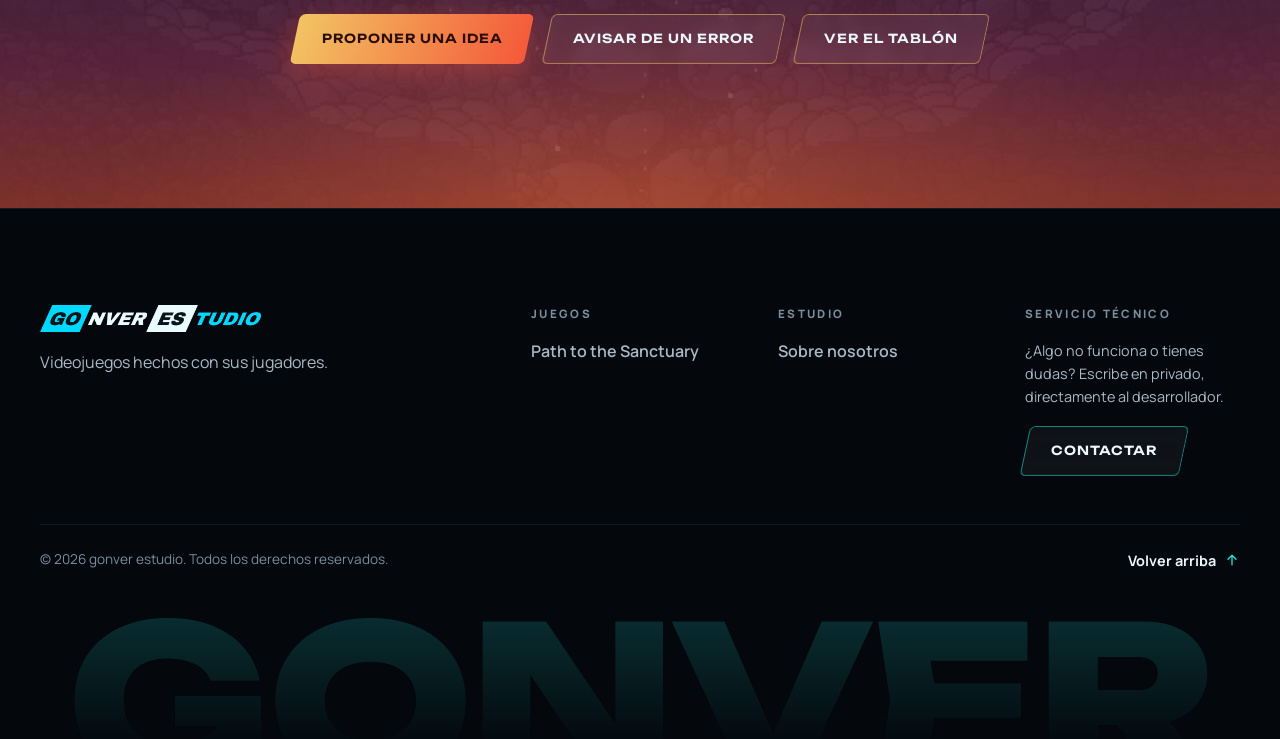
==== commit 8d642231: "GE 0.4" ====
--- a/index.html
+++ b/index.html
@@ -3,22 +3,22 @@
 <head>
   <meta charset="utf-8">
   <meta name="viewport" content="width=device-width, initial-scale=1, viewport-fit=cover">
-  <title>Gonver Estudio</title>
-  <meta name="description" content="Gonver Estudio crea videojuegos. Ahora en desarrollo: Path to the Sanctuary, diez comarcas, cien sendas y un trono que alcanzar.">
+  <title>gonver estudio</title>
+  <meta name="description" content="gonver estudio crea videojuegos. Ahora en desarrollo: Path to the Sanctuary, diez comarcas, cien sendas y un trono que alcanzar.">
   <meta name="theme-color" content="#04070c">
   <link rel="canonical" href="https://gonver.studio/">
 
   <meta property="og:type" content="website">
-  <meta property="og:site_name" content="Gonver Estudio">
-  <meta property="og:title" content="Gonver Estudio">
-  <meta property="og:description" content="Videojuegos hechos con fuego azul. Ahora en desarrollo: Path to the Sanctuary.">
+  <meta property="og:site_name" content="gonver estudio">
+  <meta property="og:title" content="gonver estudio">
+  <meta property="og:description" content="Videojuegos hechos con sus jugadores. Ahora en desarrollo: Path to the Sanctuary.">
   <meta property="og:url" content="https://gonver.studio/">
   <meta property="og:image" content="https://gonver.studio/games/path-to-the-sanctuary/assets/img/og.jpg">
   <meta name="twitter:card" content="summary_large_image">
 
-  <link rel="icon" href="home/favicon.ico" sizes="any">
-  <link rel="icon" type="image/png" href="home/assets/logo.png">
-  <link rel="apple-touch-icon" href="home/assets/apple-touch-icon.png">
+  <link rel="icon" href="home/favicon.ico?v=3" sizes="any">
+  <link rel="icon" type="image/png" href="home/assets/logo.png?v=3">
+  <link rel="apple-touch-icon" href="home/assets/apple-touch-icon.png?v=3">
 
   <link rel="preconnect" href="https://fonts.googleapis.com">
   <link rel="preconnect" href="https://fonts.gstatic.com" crossorigin>
@@ -40,16 +40,14 @@
 
   <header class="site-header" data-header>
     <div class="wrap header-inner">
-      <a class="brand" href="#inicio" data-i18n-label="home" aria-label="Gonver Estudio, inicio">
-        <img class="brand-logo" src="home/assets/logo.png" alt="" width="437" height="501">
-        <span class="brand-name"><strong>GONVER</strong><span>ESTUDIO</span></span>
+      <a class="brand" href="#inicio" data-i18n-label="home" aria-label="gonver estudio, inicio">
+        <img class="brand-logo" src="home/assets/logo-linea.png" alt="" width="1600" height="197">
       </a>
 
       <nav class="nav" id="menu" data-nav data-i18n-label="navLabel" aria-label="Principal">
         <ul class="nav-list">
           <li><a href="#juegos" data-i18n="navGames">Juegos</a></li>
           <li><a href="#estudio" data-i18n="navStudio">Estudio</a></li>
-          <li><a href="#noticias" data-i18n="navNews">Noticias</a></li>
           <li><a href="#comunidad" data-i18n="navCommunity">Comunidad</a></li>
         </ul>
       </nav>
@@ -69,7 +67,7 @@
   </header>
 
   <main>
-    <h1 class="sr-only">Gonver Estudio</h1>
+    <h1 class="sr-only">gonver estudio</h1>
 
     <!-- Juego destacado -->
     <section class="hero senda" id="inicio" aria-labelledby="hero-title">
@@ -102,8 +100,8 @@
 
       <div class="wrap hero-foot">
         <p class="hero-credit">
-          <img src="home/assets/logo.png" alt="" width="437" height="501">
-          <span><span data-i18n="aGameBy">Un juego de</span> <strong>Gonver Estudio</strong></span>
+          <span data-i18n="aGameBy">Un juego de</span>
+          <img src="home/assets/logo-linea.png" alt="gonver estudio" width="1600" height="197">
         </p>
         <a class="scroll-cue" href="#juegos" data-i18n-label="scrollCue" aria-label="Ir a los juegos"><span></span></a>
         <button class="round-btn" type="button" data-video-toggle data-i18n-label="videoPause" aria-label="Pausar el vídeo de fondo"></button>
@@ -116,7 +114,7 @@
         <header class="section-head" data-reveal>
           <p class="kicker"><span class="kicker-num">01</span><span data-i18n="navGames">Juegos</span></p>
           <h2 id="games-title" data-i18n="gamesTitle">Nuestros juegos</h2>
-          <p class="section-lead" data-i18n="gamesLead">Cada juego de Gonver Estudio se forja a fuego lento. Este es nuestro catálogo, y no ha hecho más que empezar.</p>
+          <p class="section-lead" data-i18n="gamesLead">Esto no ha hecho más que empezar.</p>
         </header>
       </div>
       <div class="games" data-reveal>
@@ -126,29 +124,23 @@
 
     <!-- Estudio -->
     <section class="section studio" id="estudio" aria-labelledby="studio-title">
-      <img class="studio-flame" src="home/assets/logo.png" alt="" width="437" height="501" aria-hidden="true">
+      <img class="studio-flame" src="home/assets/logo.png" alt="" width="512" height="497" aria-hidden="true">
       <div class="wrap">
         <header class="section-head" data-reveal>
           <p class="kicker"><span class="kicker-num">02</span><span data-i18n="navStudio">Estudio</span></p>
-          <h2 class="manifesto" id="studio-title" data-i18n-html="manifesto">Hacemos videojuegos con <em>fuego azul</em>: mundos que se recorren a fondo, se pelean de verdad y se construyen <em>junto a quien los juega</em>.</h2>
-          <p class="section-lead" data-i18n="studioLead">En Gonver Estudio hacemos videojuegos. Nos importan tres cosas, y se notan en todo lo que publicamos.</p>
+          <h2 class="manifesto" id="studio-title" data-i18n-html="manifesto">Todo está hecho por <em>una única persona</em>, pero con ayuda de <em>la comunidad</em>.</h2>
+          <p class="section-lead" data-i18n="studioLead">En gonver estudio hacemos videojuegos y nos importan dos cosas.</p>
         </header>
 
         <ul class="pillars">
           <li class="pillar" data-reveal>
             <span class="pillar-num">01</span>
-            <svg class="pillar-icon" viewBox="0 0 24 24" aria-hidden="true" fill="none" stroke="currentColor" stroke-width="1.7" stroke-linecap="round" stroke-linejoin="round"><path d="M8 7l-5 5 5 5M16 7l5 5-5 5M14 4l-4 16"/></svg>
-            <h3 data-i18n="p1Title">Hecho a código</h3>
-            <p data-i18n="p1Text">En Path to the Sanctuary todo está dibujado a código, sin assets externos. Cada píxel tiene un porqué.</p>
+            <svg class="pillar-icon" viewBox="0 0 24 24" aria-hidden="true" fill="none" stroke="currentColor" stroke-width="1.7" stroke-linecap="round" stroke-linejoin="round"><circle cx="12" cy="12" r="3"/><path d="M12 3v6M12 15v6"/><circle cx="12" cy="3" r=".5"/><circle cx="12" cy="21" r=".5"/></svg>
+            <h3 data-i18n="p2Title">Desarrollo a la vista</h3>
+            <p data-i18n="p2Text">Cada actualización se publica versión a versión, lo que te permite ver cómo crece el juego desde la primera versión.</p>
           </li>
           <li class="pillar" data-reveal style="--d: 1">
             <span class="pillar-num">02</span>
-            <svg class="pillar-icon" viewBox="0 0 24 24" aria-hidden="true" fill="none" stroke="currentColor" stroke-width="1.7" stroke-linecap="round" stroke-linejoin="round"><circle cx="12" cy="12" r="3"/><path d="M12 3v6M12 15v6"/><circle cx="12" cy="3" r=".5"/><circle cx="12" cy="21" r=".5"/></svg>
-            <h3 data-i18n="p2Title">Desarrollo a la vista</h3>
-            <p data-i18n="p2Text">Cada actualización se publica con su historial, versión a versión. Puedes ver cómo crece el juego desde la primera versión.</p>
-          </li>
-          <li class="pillar" data-reveal style="--d: 2">
-            <span class="pillar-num">03</span>
             <svg class="pillar-icon" viewBox="0 0 24 24" aria-hidden="true" fill="none" stroke="currentColor" stroke-width="1.7" stroke-linecap="round" stroke-linejoin="round"><path d="M12 19V5M6 11l6-6 6 6"/><path d="M5 21h14"/></svg>
             <h3 data-i18n="p3Title">La comunidad decide</h3>
             <p data-i18n="p3Text">Las ideas y los errores que envías se votan en un tablón público. Lo más votado es lo que llega antes.</p>
@@ -157,23 +149,6 @@
       </div>
     </section>
 
-    <!-- Noticias -->
-    <section class="section" id="noticias" aria-labelledby="news-title">
-      <div class="wrap">
-        <header class="section-head section-head--row" data-reveal>
-          <div>
-            <p class="kicker"><span class="kicker-num">03</span><span data-i18n="navNews">Noticias</span></p>
-            <h2 id="news-title" data-i18n="newsTitle">Diario de desarrollo</h2>
-          </div>
-          <a class="link-arrow" href="games/path-to-the-sanctuary/actualizaciones.html">
-            <span data-i18n="newsAll">Ver todo el historial</span>
-            <svg viewBox="0 0 24 24" aria-hidden="true" fill="none" stroke="currentColor" stroke-width="2" stroke-linecap="round" stroke-linejoin="round"><path d="M5 12h14M13 6l6 6-6 6"/></svg>
-          </a>
-        </header>
-        <div class="news" data-news aria-live="polite"></div>
-      </div>
-    </section>
-
     <!-- Comunidad -->
     <section class="community senda" id="comunidad" aria-labelledby="community-title">
       <div class="community-bg" aria-hidden="true">
@@ -181,7 +156,7 @@
       </div>
       <div class="wrap community-inner" data-reveal>
         <img class="community-icon" src="games/path-to-the-sanctuary/assets/img/icono.png" alt="" width="256" height="256" loading="lazy">
-        <p class="kicker kicker--center"><span class="kicker-num">04</span><span data-i18n="navCommunity">Comunidad</span></p>
+        <p class="kicker kicker--center"><span class="kicker-num">03</span><span data-i18n="navCommunity">Comunidad</span></p>
         <h2 id="community-title" data-i18n="communityTitle">Tu idea puede acabar en el juego</h2>
         <p class="community-text" data-i18n="communityText">Propón lo que te gustaría ver, avisa de lo que falla y vota lo que más importa. El tablón de Path to the Sanctuary está abierto a todo el mundo.</p>
         <div class="community-actions">
@@ -197,11 +172,10 @@
     <div class="wrap">
       <div class="footer-top">
         <div class="footer-brand">
-          <a class="brand" href="#inicio" data-i18n-label="home" aria-label="Gonver Estudio, inicio">
-            <img class="brand-logo" src="home/assets/logo.png" alt="" width="437" height="501">
-            <span class="brand-name"><strong>GONVER</strong><span>ESTUDIO</span></span>
+          <a class="brand" href="#inicio" data-i18n-label="home" aria-label="gonver estudio, inicio">
+            <img class="brand-logo" src="home/assets/logo-linea.png" alt="" width="1600" height="197">
           </a>
-          <p class="footer-claim" data-i18n="footerClaim">Videojuegos hechos con fuego azul.</p>
+          <p class="footer-claim" data-i18n="footerClaim">Videojuegos hechos con sus jugadores.</p>
         </div>
 
         <nav class="footer-cols" data-i18n-label="footerNav" aria-label="Mapa del sitio">
@@ -215,16 +189,12 @@
             <h3 data-i18n="navStudio">Estudio</h3>
             <ul>
               <li><a href="#estudio" data-i18n="about">Sobre nosotros</a></li>
-              <li><a href="#noticias" data-i18n="navNews">Noticias</a></li>
-              <li data-contact hidden><a href="" data-i18n="contact">Contacto</a></li>
             </ul>
           </div>
-          <div>
-            <h3 data-i18n="navCommunity">Comunidad</h3>
-            <ul>
-              <li><a href="games/path-to-the-sanctuary/tablon.html" data-i18n="board">Ideas y errores</a></li>
-              <li><a href="games/path-to-the-sanctuary/actualizaciones.html" data-i18n="updates">Actualizaciones</a></li>
-            </ul>
+          <div data-contact hidden>
+            <h3 data-i18n="support">Servicio técnico</h3>
+            <p class="footer-note" data-i18n="supportText">¿Algo no funciona o tienes dudas? Escribe en privado, directamente al desarrollador.</p>
+            <a class="btn btn-ghost" href=""><span data-i18n="contact">Contactar</span></a>
           </div>
           <div data-socials-col hidden>
             <h3 data-i18n="follow">Síguenos</h3>
@@ -234,7 +204,7 @@
       </div>
 
       <div class="footer-bottom">
-        <p>© <span data-year>2026</span> Gonver Estudio. <span data-i18n="rights">Todos los derechos reservados.</span></p>
+        <p>© <span data-year>2026</span> gonver estudio. <span data-i18n="rights">Todos los derechos reservados.</span></p>
         <a class="link-arrow link-arrow--up" href="#inicio">
           <span data-i18n="toTop">Volver arriba</span>
           <svg viewBox="0 0 24 24" aria-hidden="true" fill="none" stroke="currentColor" stroke-width="2" stroke-linecap="round" stroke-linejoin="round"><path d="M12 19V5M6 11l6-6 6 6"/></svg>
@@ -256,7 +226,7 @@
     </div>
   </dialog>
 
-  <!-- Steam y Supabase del juego (SENDA_CONFIG) -->
+  <!-- Enlace de Steam del juego (SENDA_CONFIG) -->
   <script src="games/path-to-the-sanctuary/js/config.js"></script>
   <script src="home/js/data.js"></script>
   <script src="home/js/main.js"></script>
--- a/home/css/styles.css
+++ b/home/css/styles.css
@@ -1,5 +1,5 @@
 /* =========================================================
-   Gonver Estudio · web del estudio
+   gonver estudio · web del estudio
    ========================================================= */
 
 /* Fuente de puntos de Path to the Sanctuary */
@@ -294,39 +294,13 @@
 
 .brand-logo {
   width: auto;
-  height: 2.9rem;
-  filter: drop-shadow(0 0 .6rem rgba(20, 200, 245, .45));
+  height: 1.7rem;
   transition: transform .5s var(--ease-out), filter .5s;
 }
 
 .brand:hover .brand-logo {
-  transform: rotate(-6deg) scale(1.06);
-  filter: drop-shadow(0 0 1rem rgba(34, 227, 220, .75));
-}
-
-.brand-name {
-  display: flex;
-  flex-direction: column;
-  font-family: var(--font-display);
-  line-height: 1;
-}
-
-.brand-name strong {
-  font-size: 1.2rem;
-  font-weight: 700;
-  letter-spacing: .06em;
-  background: var(--brand-grad);
-  -webkit-background-clip: text;
-  background-clip: text;
-  color: transparent;
-}
-
-.brand-name span {
-  margin-top: .35rem;
-  font-size: .6rem;
-  font-weight: 500;
-  letter-spacing: .5em;
-  color: var(--ink-soft);
+  transform: scale(1.05);
+  filter: drop-shadow(0 0 .8rem rgba(34, 227, 220, .6));
 }
 
 .nav { margin-left: auto; }
@@ -638,8 +612,7 @@
   color: var(--ink-soft);
 }
 
-.hero-credit img { width: auto; height: 1.6rem; }
-.hero-credit strong { color: var(--ink); }
+.hero-credit img { width: auto; height: 1.2rem; }
 
 .scroll-cue {
   display: grid;
@@ -679,20 +652,6 @@
   gap: 1.1rem;
   max-width: 48rem;
   margin-bottom: clamp(2.5rem, 5vw, 4rem);
-}
-
-.section-head--row {
-  display: flex;
-  flex-wrap: wrap;
-  align-items: flex-end;
-  justify-content: space-between;
-  gap: 1.25rem 2rem;
-  max-width: none;
-}
-
-.section-head--row > div {
-  display: grid;
-  gap: 1.1rem;
 }
 
 .kicker {
@@ -1149,9 +1108,14 @@
 /* Logo del juego (o del estudio) en lugar del número */
 .stripe-logo {
   width: auto;
-  height: 2rem;
+  height: 2.1rem;
   opacity: .8;
   transition: opacity .4s;
+}
+
+/* El logo horizontal no cabe en las bandas estrechas con otra franja abierta */
+@media (min-aspect-ratio: 1001/1000) {
+  .track.has-active .stripe:not(.is-active) .stripe-logo:not(.is-pixel) { display: none; }
 }
 
 .is-pixel { image-rendering: pixelated; }
@@ -1174,6 +1138,7 @@
 }
 
 .stripe-art.is-pixel { top: 14%; height: 36%; }
+.stripe-art.is-wordmark { top: 16%; height: auto; width: min(20rem, 36%); }
 
 .stripe.is-active .stripe-art {
   transform: none;
@@ -1536,6 +1501,7 @@
     height: 58%;
   }
 
+  .stripe-art.is-wordmark { right: 8%; height: auto; width: 46%; }
   .stripe.is-active .stripe-art { opacity: .3; }
 
   .stripe-panel {
@@ -1603,7 +1569,7 @@
 .pillars {
   position: relative;
   display: grid;
-  grid-template-columns: repeat(3, minmax(0, 1fr));
+  grid-template-columns: repeat(2, minmax(0, 1fr));
   gap: clamp(1rem, 2vw, 1.5rem);
 }
 
@@ -1660,181 +1626,6 @@
 
 .pillar p { color: var(--ink-soft); }
 
-/* ---------- Noticias ---------- */
-
-.news {
-  display: grid;
-  grid-template-columns: repeat(3, minmax(0, 1fr));
-  gap: clamp(1rem, 2vw, 1.5rem);
-}
-
-.news-card {
-  display: flex;
-  flex-direction: column;
-  overflow: hidden;
-  border: 1px solid var(--line);
-  border-radius: var(--radius);
-  background: var(--surface);
-  text-decoration: none;
-  transition: border-color .4s, translate .5s var(--ease-out), box-shadow .4s;
-}
-
-.news-card:not(.is-skeleton):hover {
-  border-color: rgba(20, 200, 245, .35);
-  translate: 0 -4px;
-  box-shadow: 0 1.5rem 3rem -1.5rem rgba(20, 200, 245, .35);
-}
-
-.news-media {
-  position: relative;
-  aspect-ratio: 16 / 9;
-  overflow: hidden;
-  background: var(--surface-2);
-}
-
-.news-media img {
-  width: 100%;
-  height: 100%;
-  object-fit: cover;
-  transition: transform 1.2s var(--ease-out);
-}
-
-.news-card:hover .news-media img { transform: scale(1.05); }
-
-.news-badge {
-  position: absolute;
-  top: .85rem;
-  left: .85rem;
-  padding: .35rem .7rem;
-  border-radius: 999px;
-  background: var(--brand-grad);
-  font-size: .66rem;
-  font-weight: 800;
-  letter-spacing: .16em;
-  text-transform: uppercase;
-  color: var(--on-accent);
-}
-
-.news-badge.is-milestone {
-  background: linear-gradient(100deg, var(--senda-gold), var(--senda-sun));
-  color: #2a0e08;
-}
-
-.news-body {
-  display: flex;
-  flex: 1;
-  flex-direction: column;
-  gap: .7rem;
-  padding: 1.35rem 1.4rem 1.5rem;
-}
-
-.news-meta {
-  display: flex;
-  flex-wrap: wrap;
-  gap: .3rem .9rem;
-  font-size: .72rem;
-  font-weight: 700;
-  letter-spacing: .08em;
-  text-transform: uppercase;
-  color: var(--ink-mute);
-}
-
-.news-meta > :first-child { color: var(--cyan); }
-
-.section .news-title {
-  font-family: var(--font-display);
-  font-size: 1.1rem;
-  font-weight: 600;
-  line-height: 1.3;
-}
-
-.news-excerpt {
-  display: -webkit-box;
-  -webkit-box-orient: vertical;
-  -webkit-line-clamp: 3;
-  overflow: hidden;
-  font-size: .94rem;
-  color: var(--ink-soft);
-}
-
-.news-more {
-  display: inline-flex;
-  align-items: center;
-  gap: .45rem;
-  margin-top: auto;
-  padding-top: .4rem;
-  font-size: .85rem;
-  font-weight: 700;
-}
-
-.news-more svg {
-  width: 1rem;
-  height: 1rem;
-  color: var(--cyan);
-  transition: transform .35s var(--ease-out);
-}
-
-.news-card:hover .news-more svg { transform: translateX(4px); }
-
-/* Mientras cargan */
-.news-card.is-skeleton .news-media,
-.news-card.is-skeleton .news-body span {
-  background: linear-gradient(100deg, var(--surface-2) 30%, #15212e 50%, var(--surface-2) 70%) 0 0 / 200% 100%;
-  animation: shimmer 1.4s linear infinite;
-}
-
-.news-card.is-skeleton .news-body span {
-  height: .8rem;
-  border-radius: .4rem;
-}
-
-.news-card.is-skeleton .news-body span:nth-child(1) { width: 45%; }
-.news-card.is-skeleton .news-body span:nth-child(2) { width: 85%; height: 1.2rem; }
-.news-card.is-skeleton .news-body span:nth-child(3) { width: 70%; }
-
-@keyframes shimmer {
-  to { background-position: -200% 0; }
-}
-
-/* Sin noticias o sin conexión */
-.news-note {
-  grid-column: 1 / -1;
-  display: flex;
-  flex-wrap: wrap;
-  align-items: center;
-  gap: 1.5rem 2rem;
-  padding: clamp(1.5rem, 3vw, 2.25rem);
-  border: 1px dashed var(--line-strong);
-  border-radius: var(--radius);
-  background: var(--surface);
-}
-
-.news-note-icon {
-  width: auto;
-  height: 3.5rem;
-  filter: drop-shadow(0 0 1rem rgba(20, 200, 245, .4));
-}
-
-.news-note-text {
-  flex: 1 1 18rem;
-  display: grid;
-  gap: .35rem;
-}
-
-.section .news-note h3 {
-  font-family: var(--font-display);
-  font-size: 1.1rem;
-  font-weight: 600;
-}
-
-.news-note p { color: var(--ink-soft); }
-
-.news-note-actions {
-  display: flex;
-  flex-wrap: wrap;
-  gap: .8rem 1rem;
-}
-
 /* ---------- Comunidad ---------- */
 
 .community {
@@ -1969,6 +1760,14 @@
 }
 
 .footer-cols a:hover { color: var(--ink); }
+
+.footer-note {
+  margin-bottom: 1.1rem;
+  font-size: .9rem;
+  color: var(--ink-soft);
+}
+
+.footer-cols .btn { color: var(--ink); }
 
 .footer-bottom {
   display: flex;
@@ -2071,8 +1870,6 @@
 /* ---------- Pantallas medianas ---------- */
 
 @media (max-width: 1024px) {
-  .news { grid-template-columns: repeat(2, minmax(0, 1fr)); }
-  .news > :nth-child(3):last-child { display: none; }
   .footer-top { grid-template-columns: 1fr; }
 }
 
@@ -2081,7 +1878,7 @@
 @media (max-width: 860px) {
   :root { --header-h: 64px; }
 
-  .brand-logo { height: 2.5rem; }
+  .brand-logo { height: 1.4rem; }
   .menu-toggle { display: block; }
   .header-tools { margin-left: auto; }
 
@@ -2138,15 +1935,6 @@
 
   .hero-actions .btn,
   .community-actions .btn { flex: 1 1 100%; }
-
-  .news { grid-template-columns: 1fr; }
-  .news > :nth-child(3):last-child { display: flex; }
-
-  .brand-name span { letter-spacing: .38em; }
-}
-
-@media (max-width: 380px) {
-  .brand-name { display: none; }
 }
 
 /* ---------- Movimiento reducido ---------- */
